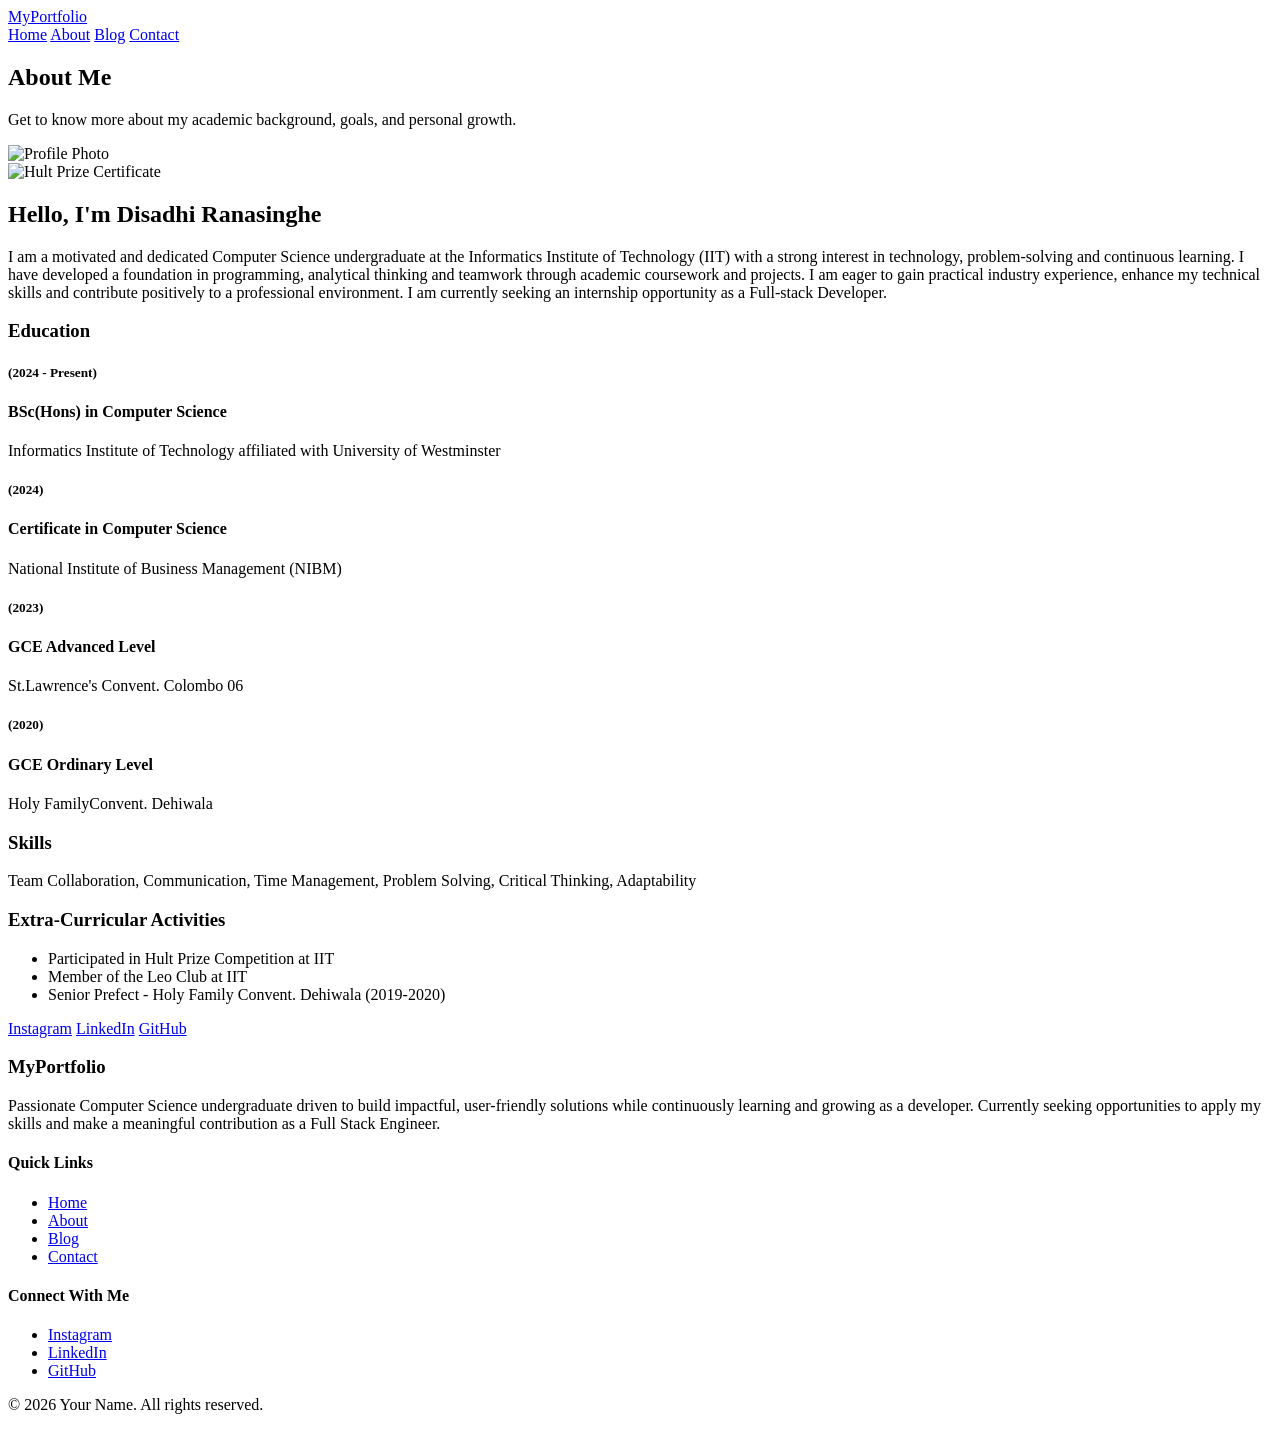
==== about.html @ 4876c29c "Added main pages of the portfolio Created main four pages of the portfolio which are index.html, abo" ====
<!DOCTYPE html>
<html lang="en">
<head>
  <meta charset="UTF-8" />
  <meta name="viewport" content="width=device-width, initial-scale=1.0" />
  <title>About | Professional Portfolio</title>
  <link rel="stylesheet" href="style.css" />
</head>
<body>
  <header class="header">
    <div class="container nav-container">
      <a href="index.html" class="logo">MyPortfolio</a>
      <nav class="nav">
        <a href="index.html">Home</a>
        <a href="about.html" class="active">About</a>
        <a href="blog.html">Blog</a>
        <a href="contact.html">Contact</a>
      </nav>
    </div>
  </header>

  <section class="page-banner">
    <div class="container">
      <h1>About Me</h1>
      <p>Get to know more about my academic background, goals, and personal growth.</p>
    </div>
  </section>

  <section class="section">
    <div class="container about-grid">
      <div class="about-image fade-in">
        <img src="Images/Disadhi.jpg" alt="Profile Photo" />
        <div class="certificate-image top-space">
          <img src="Images/HultPrizeCertificate.jpeg" alt="Hult Prize Certificate" />
        </div>
      </div>

      

      <div class="about-text fade-up">
        <h2>Hello, I'm Disadhi Ranasinghe</h2>
        <p>
          I am a motivated and dedicated Computer Science undergraduate at the Informatics 
          Institute of Technology (IIT) with a strong interest in technology, problem-solving 
          and continuous learning. I have developed a foundation in programming, analytical 
          thinking and teamwork through academic coursework and projects. I am eager to gain 
          practical industry experience, enhance my technical skills and contribute positively
          to a professional environment. I am currently seeking an internship opportunity as a
          Full-stack Developer.

        </p>

        <div class="about-points">
          <div class="mini-card">
            <h3>Education</h3>
            <h5>(2024 - Present)</h5>
            <h4>BSc(Hons) in Computer Science</h4>
            <p>Informatics Institute of Technology affiliated with University of Westminster</p>
            
            <h5>(2024)</h5>
            <h4>Certificate in Computer Science</h4>
            <p>National Institute of Business Management (NIBM)</p>
            
            <h5>(2023)</h5>
            <h4>GCE Advanced Level</h4>
            <p>St.Lawrence's Convent. Colombo 06</p>

            <h5>(2020)</h5>
            <h4>GCE Ordinary Level</h4>
            <p>Holy FamilyConvent. Dehiwala</p>
          </div>

          <div class="mini-card">
            <h3>Skills</h3>
            <p>Team Collaboration, 
                Communication,
                Time Management,
                Problem Solving, 
                Critical Thinking, 
                Adaptability</p>
          </div>
          <div class="mini-card">
            <h3>Extra-Curricular Activities</h3>
            <ul>
                <li>Participated in Hult Prize Competition at IIT</li>
                <li>Member of the Leo Club at IIT</li>
                <li>Senior Prefect - Holy Family Convent. Dehiwala (2019-2020)</li>
            </ul>
          </div>
        </div>

        <div class="social-links top-space">
          <a href="https://www.instagram.com/_disdyyy_?igsh=MXgzbHI1anJtemptaA%3D%3D&utm_source=qr" target="_blank">Instagram</a>
          <a href="https://www.linkedin.com/in/disadhi-ranasinghe-a74734332/" target="_blank">LinkedIn</a>
          <a href="https://github.com/disdyy" target="_blank">GitHub</a>
        </div>
      </div>
    </div>
  </section>

  <footer class="footer">
    <div class="container footer-grid">
      <div>
        <h3>MyPortfolio</h3>
        <p>Passionate Computer Science undergraduate driven to build impactful, user-friendly solutions while continuously learning and growing as a developer.
          Currently seeking opportunities to apply my skills and make a meaningful contribution as a Full Stack Engineer.
        </p>
      </div>

      <div>
        <h4>Quick Links</h4>
        <ul class="footer-links">
          <li><a href="index.html">Home</a></li>
          <li><a href="about.html">About</a></li>
          <li><a href="blog.html">Blog</a></li>
          <li><a href="contact.html">Contact</a></li>
        </ul>
      </div>

      <div>
        <h4>Connect With Me</h4>
        <ul class="footer-links">
          <li><a href="https://instagram.com/yourprofile" target="_blank">Instagram</a></li>
          <li><a href="https://linkedin.com/in/yourprofile" target="_blank">LinkedIn</a></li>
          <li><a href="https://github.com/yourprofile" target="_blank">GitHub</a></li>
        </ul>
      </div>
    </div>
    <div class="footer-bottom">
      <p>&copy; 2026 Your Name. All rights reserved.</p>
    </div>
  </footer>
</body>
</html>
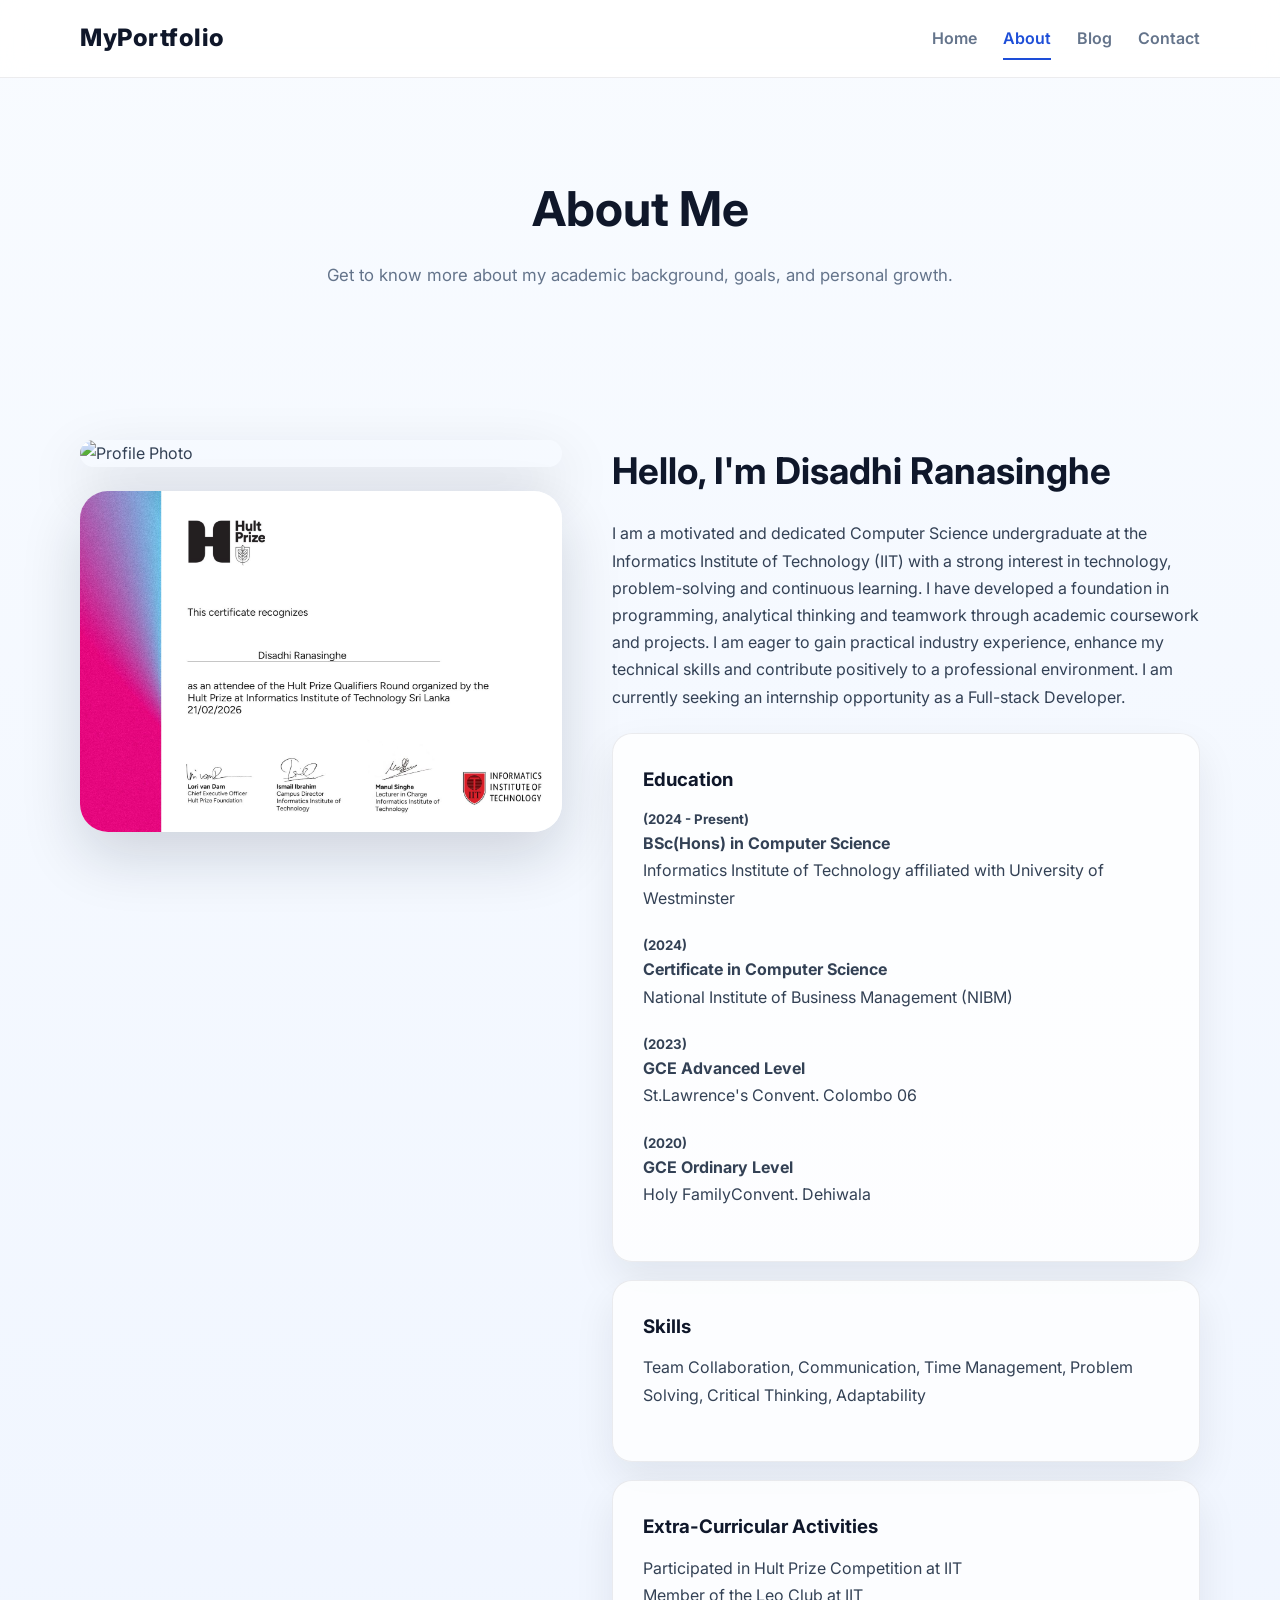
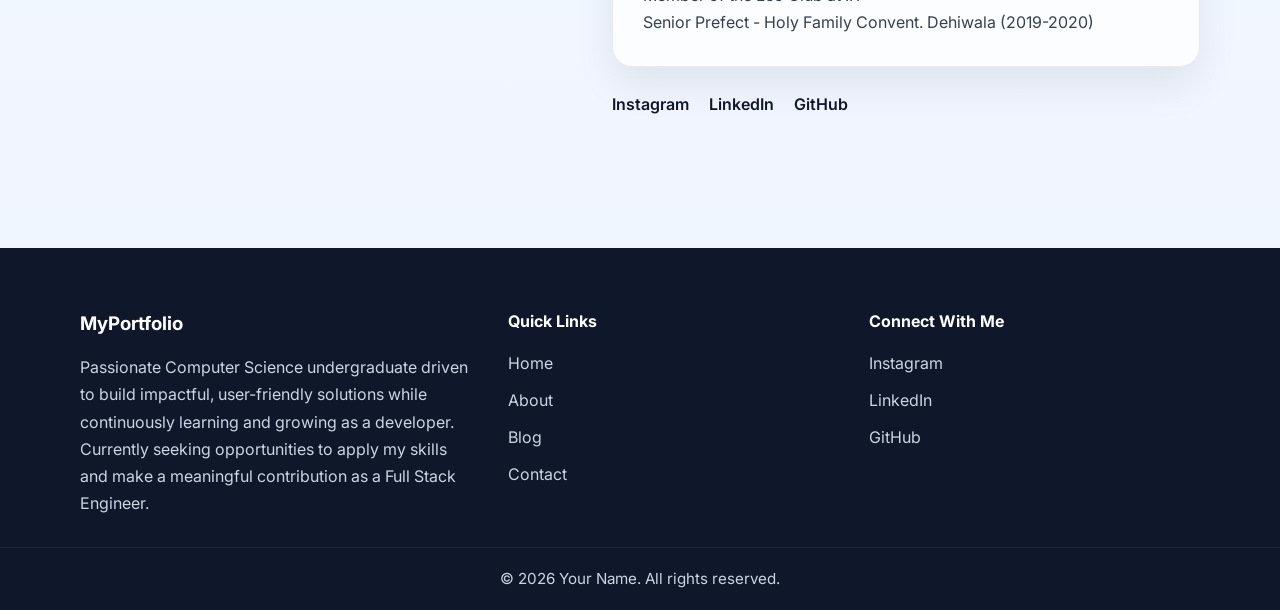
==== commit 1acc8f4e: "Update profile photo in about.html" ====
--- a/about.html
+++ b/about.html
@@ -29,7 +29,7 @@
   <section class="section">
     <div class="container about-grid">
       <div class="about-image fade-in">
-        <img src="Images/Disadhi.jpg" alt="Profile Photo" />
+        <img src="Images/IMG_7054.jpg" alt="Profile Photo" />
         <div class="certificate-image top-space">
           <img src="Images/HultPrizeCertificate.jpeg" alt="Hult Prize Certificate" />
         </div>
@@ -131,4 +131,4 @@
     </div>
   </footer>
 </body>
-</html>+</html>
--- a/style.css
+++ b/style.css
@@ -0,0 +1,638 @@
+@import url('https://fonts.googleapis.com/css2?family=Inter:wght@300;400;500;600;700;800;900&display=swap');
+
+:root {
+  --primary: #1d4ed8;
+  --primary-dark: #153e9f;
+  --secondary: #0f172a;
+  --accent: #38bdf8;
+  --light: #f8fafc;
+  --white: #ffffff;
+  --text: #334155;
+  --muted: #64748b;
+  --border: rgba(15, 23, 42, 0.08);
+  --shadow: 0 18px 40px rgba(15, 23, 42, 0.08);
+  --radius: 20px;
+  --transition: all 0.35s ease;
+}
+
+* {
+  margin: 0;
+  padding: 0;
+  box-sizing: border-box;
+}
+
+html {
+  scroll-behavior: smooth;
+}
+
+body {
+  font-family: 'Inter', sans-serif;
+  background: linear-gradient(180deg, #f8fbff 0%, #eef4ff 100%);
+  color: var(--text);
+  line-height: 1.7;
+}
+
+img {
+  width: 100%;
+  display: block;
+}
+
+a {
+  text-decoration: none;
+  color: inherit;
+}
+
+ul {
+  list-style: none;
+}
+
+.container {
+  width: min(1120px, 90%);
+  margin: 0 auto;
+}
+
+.section {
+  padding: 90px 0;
+}
+
+.top-space {
+  margin-top: 24px;
+}
+
+/* Header */
+.header {
+  position: sticky;
+  top: 0;
+  z-index: 1000;
+  background: rgba(255, 255, 255, 0.88);
+  backdrop-filter: blur(12px);
+  border-bottom: 1px solid var(--border);
+}
+
+.nav-container {
+  display: flex;
+  align-items: center;
+  justify-content: space-between;
+  padding: 18px 0;
+}
+
+.logo {
+  font-size: 1.5rem;
+  font-weight: 800;
+  color: var(--secondary);
+  letter-spacing: 0.5px;
+}
+
+.nav {
+  display: flex;
+  gap: 26px;
+}
+
+.nav a {
+  position: relative;
+  font-weight: 600;
+  color: var(--muted);
+  transition: var(--transition);
+}
+
+.nav a:hover,
+.nav a.active {
+  color: var(--primary);
+}
+
+.nav a::after {
+  content: "";
+  position: absolute;
+  left: 0;
+  bottom: -8px;
+  width: 0;
+  height: 2px;
+  background: var(--primary);
+  transition: var(--transition);
+}
+
+.nav a:hover::after,
+.nav a.active::after {
+  width: 100%;
+}
+
+/* Hero */
+.hero {
+  padding: 100px 0 80px;
+}
+
+.hero-grid {
+  display: grid;
+  grid-template-columns: 1.2fr 0.8fr;
+  align-items: center;
+  gap: 50px;
+}
+
+.tag {
+  display: inline-block;
+  padding: 8px 16px;
+  border-radius: 999px;
+  background: rgba(29, 78, 216, 0.08);
+  color: var(--primary);
+  font-weight: 700;
+  font-size: 0.9rem;
+  margin-bottom: 18px;
+}
+
+.hero-text h1 {
+  font-size: 3.4rem;
+  line-height: 1.15;
+  color: var(--secondary);
+  margin-bottom: 18px;
+}
+
+.hero-text h1 span {
+  color: var(--primary);
+}
+
+.lead {
+  font-size: 1.08rem;
+  color: var(--muted);
+  max-width: 620px;
+}
+
+.hero-buttons {
+  display: flex;
+  gap: 16px;
+  margin: 30px 0 24px;
+  flex-wrap: wrap;
+}
+
+.btn {
+  display: inline-block;
+  padding: 14px 24px;
+  border-radius: 12px;
+  font-weight: 700;
+  transition: var(--transition);
+}
+
+.btn-primary {
+  background: var(--primary);
+  color: var(--white);
+  box-shadow: var(--shadow);
+}
+
+.btn-primary:hover {
+  background: var(--primary-dark);
+  transform: translateY(-3px);
+}
+
+.btn-outline {
+  border: 2px solid var(--primary);
+  color: var(--primary);
+  background: transparent;
+}
+
+.btn-outline:hover {
+  background: var(--primary);
+  color: var(--white);
+  transform: translateY(-3px);
+}
+
+.cv-btn {
+  display: inline-flex;
+  align-items: center;
+  justify-content: center;
+  min-width: 220px;
+  padding: 14px 28px;
+  margin-top: 20px;
+  text-align: center;
+  border-radius: 12px;
+}
+
+.cv-btn,
+.cv-btn:link,
+.cv-btn:visited,
+.cv-btn:hover,
+.cv-btn:active {
+  color: #ffffff !important;
+}
+
+.hero-image {
+  position: relative;
+}
+
+.hero-image img,
+.about-image img {
+  border-radius: 28px;
+  box-shadow: 0 24px 60px rgba(15, 23, 42, 0.16);
+  object-fit: cover;
+}
+
+.hero-image img {
+  max-height: 620px;
+}
+
+/* Social links */
+.social-links {
+  display: flex;
+  gap: 20px;
+  flex-wrap: wrap;
+}
+
+.social-links a {
+  color: var(--secondary);
+  font-weight: 600;
+  transition: var(--transition);
+}
+
+.project-content a {
+  color: var(--primary);
+  font-weight: 700;
+}
+
+.project-content a:hover {
+  text-decoration: underline;
+}
+
+.social-links a:hover {
+  color: var(--primary);
+  transform: translateY(-2px);
+}
+
+/* Common sections */
+.section-title {
+  text-align: center;
+  margin-bottom: 50px;
+}
+
+.section-title h2 {
+  font-size: 2.3rem;
+  color: var(--secondary);
+  margin-bottom: 10px;
+}
+
+.section-title p {
+  color: var(--muted);
+}
+
+.card-grid {
+  display: grid;
+  grid-template-columns: repeat(3, 1fr);
+  gap: 24px;
+}
+
+.info-card,
+.mini-card,
+.contact-card {
+  background: rgba(255, 255, 255, 0.78);
+  border: 1px solid var(--border);
+  border-radius: var(--radius);
+  padding: 30px;
+  box-shadow: var(--shadow);
+  transition: var(--transition);
+}
+
+.info-card:hover,
+.mini-card:hover,
+.contact-card:hover,
+.project-card:hover {
+  transform: translateY(-8px);
+}
+
+.info-card h3,
+.mini-card h3,
+.contact-card h2 {
+  color: var(--secondary);
+  margin-bottom: 12px;
+}
+
+/* Page banner */
+.page-banner {
+  padding: 90px 0 60px;
+  text-align: center;
+}
+
+.page-banner h1 {
+  font-size: 3rem;
+  color: var(--secondary);
+  margin-bottom: 12px;
+}
+
+.page-banner p {
+  color: var(--muted);
+  font-size: 1.05rem;
+}
+
+/* About page */
+.about-grid {
+  display: grid;
+  grid-template-columns: 0.9fr 1.1fr;
+  gap: 50px;
+  align-items: flex-start;
+}
+
+.about-text h2 {
+  font-size: 2.3rem;
+  color: var(--secondary);
+  margin-bottom: 18px;
+}
+
+.about-text p {
+  color: var(--text);
+  margin-bottom: 22px;
+}
+
+.about-points {
+  display: grid;
+  grid-template-columns: 1fr;
+  gap: 18px;
+}
+
+/* Blog / Projects */
+.project-list {
+  display: grid;
+  gap: 30px;
+}
+
+.project-card {
+  display: grid;
+  grid-template-columns: 0.95fr 1.05fr;
+  gap: 28px;
+  align-items: center;
+  background: rgba(255, 255, 255, 0.8);
+  border: 1px solid var(--border);
+  border-radius: 24px;
+  overflow: hidden;
+  box-shadow: var(--shadow);
+  transition: var(--transition);
+}
+
+.project-card img {
+  height: 100%;
+  min-height: 280px;
+  object-fit: cover;
+}
+
+.project-content {
+  padding: 30px;
+}
+
+.project-content h2 {
+  color: var(--secondary);
+  margin-bottom: 10px;
+  font-size: 1.7rem;
+}
+
+.tech-stack {
+  color: var(--primary);
+  font-weight: 700;
+  margin-bottom: 16px;
+}
+
+/* Contact */
+.contact-grid {
+  display: grid;
+  grid-template-columns: 1fr 1fr;
+  gap: 28px;
+}
+
+.contact-card p {
+  margin-bottom: 12px;
+}
+
+.contact-card a {
+  color: var(--primary);
+  word-break: break-word;
+}
+
+/* Footer */
+.footer {
+  background: var(--secondary);
+  color: #cbd5e1;
+  margin-top: 40px;
+}
+
+.footer-grid {
+  display: grid;
+  grid-template-columns: 1.2fr 1fr 1fr;
+  gap: 30px;
+  padding: 60px 0 30px;
+}
+
+.footer h3,
+.footer h4 {
+  color: var(--white);
+  margin-bottom: 14px;
+}
+
+.footer-links li {
+  margin-bottom: 10px;
+}
+
+.footer-links a {
+  color: #cbd5e1;
+  transition: var(--transition);
+}
+
+.footer-links a:hover {
+  color: var(--accent);
+}
+
+.footer-bottom {
+  text-align: center;
+  padding: 18px 0;
+  border-top: 1px solid rgba(255, 255, 255, 0.08);
+  font-size: 0.95rem;
+}
+
+/* Animations */
+.fade-up {
+  animation: fadeUp 1s ease forwards;
+}
+
+.fade-in {
+  animation: fadeIn 1.2s ease forwards;
+}
+
+@keyframes fadeUp {
+  from {
+    opacity: 0;
+    transform: translateY(35px);
+  }
+  to {
+    opacity: 1;
+    transform: translateY(0);
+  }
+}
+
+@keyframes fadeIn {
+  from {
+    opacity: 0;
+    transform: scale(0.96);
+  }
+  to {
+    opacity: 1;
+    transform: scale(1);
+  }
+}
+
+/* Responsive */
+@media (max-width: 992px) {
+  .hero-grid,
+  .about-grid,
+  .project-card,
+  .contact-grid,
+  .footer-grid,
+  .card-grid {
+    grid-template-columns: 1fr;
+  }
+
+  .hero-text h1 {
+    font-size: 2.8rem;
+  }
+
+  .page-banner h1 {
+    font-size: 2.4rem;
+  }
+
+  .project-card img {
+    min-height: 240px;
+  }
+}
+
+@media (max-width: 768px) {
+  .nav-container {
+    flex-direction: column;
+    gap: 14px;
+  }
+
+  .nav {
+    flex-wrap: wrap;
+    justify-content: center;
+  }
+
+  .hero {
+    padding-top: 70px;
+  }
+
+  .hero-text h1 {
+    font-size: 2.3rem;
+  }
+
+  .section {
+    padding: 70px 0;
+  }
+
+  .page-banner {
+    padding: 70px 0 40px;
+  }
+
+  .btn {
+    width: 100%;
+    text-align: center;
+  }
+
+  .hero-buttons {
+    flex-direction: column;
+  }
+}
+/* Welcome Screen */
+#welcome-screen {
+  position: fixed;
+  inset: 0;
+  background: linear-gradient(135deg, #0f172a 0%, #132350 60%, #38bdf8 100%);
+  display: flex;
+  align-items: center;
+  justify-content: center;
+  z-index: 5000;
+  transition: opacity 0.8s ease, visibility 0.8s ease;
+}
+
+#welcome-screen.hide {
+  opacity: 0;
+  visibility: hidden;
+  pointer-events: none;
+}
+
+.loader-box {
+  width: min(500px, 88%);
+  text-align: center;
+  color: #ffffff;
+  padding: 40px 30px;
+  border-radius: 24px;
+  background: rgba(255, 255, 255, 0.08);
+  backdrop-filter: blur(10px);
+  box-shadow: 0 20px 60px rgba(0, 0, 0, 0.2);
+  animation: fadeUpLoader 1s ease;
+}
+
+.loader-box h1 {
+  font-size: 2.5rem;
+  margin-bottom: 10px;
+  font-weight: 800;
+}
+
+.loader-box p {
+  font-size: 1rem;
+  margin-bottom: 24px;
+  color: rgba(255, 255, 255, 0.85);
+  letter-spacing: 1px;
+}
+
+.progress-wrap {
+  width: 100%;
+  height: 14px;
+  background: rgba(255, 255, 255, 0.18);
+  border-radius: 999px;
+  overflow: hidden;
+  box-shadow: inset 0 2px 8px rgba(0, 0, 0, 0.15);
+}
+
+.progress-bar {
+  width: 1%;
+  height: 100%;
+  background: linear-gradient(90deg, #ffffff, #dbeafe);
+  border-radius: 999px;
+  transition: width 0.2s linear;
+}
+
+.progress-count {
+  margin-top: 16px;
+  font-size: 1.1rem;
+  font-weight: 700;
+  color: #ffffff;
+}
+
+@keyframes fadeUpLoader {
+  from {
+    opacity: 0;
+    transform: translateY(25px) scale(0.96);
+  }
+  to {
+    opacity: 1;
+    transform: translateY(0) scale(1);
+  }
+}
+@media (max-width: 768px) {
+  .loader-box h1 {
+    font-size: 1.8rem;
+  }
+
+  .loader-box {
+    padding: 30px 20px;
+  }
+
+  .progress-count {
+    font-size: 1rem;
+  }
+}
+@media (max-width: 768px) {
+  .loader-box h1 {
+    font-size: 1.8rem;
+  }
+
+  .loader-box {
+    padding: 30px 20px;
+  }
+
+  .progress-count {
+    font-size: 1rem;
+  }
+}
+
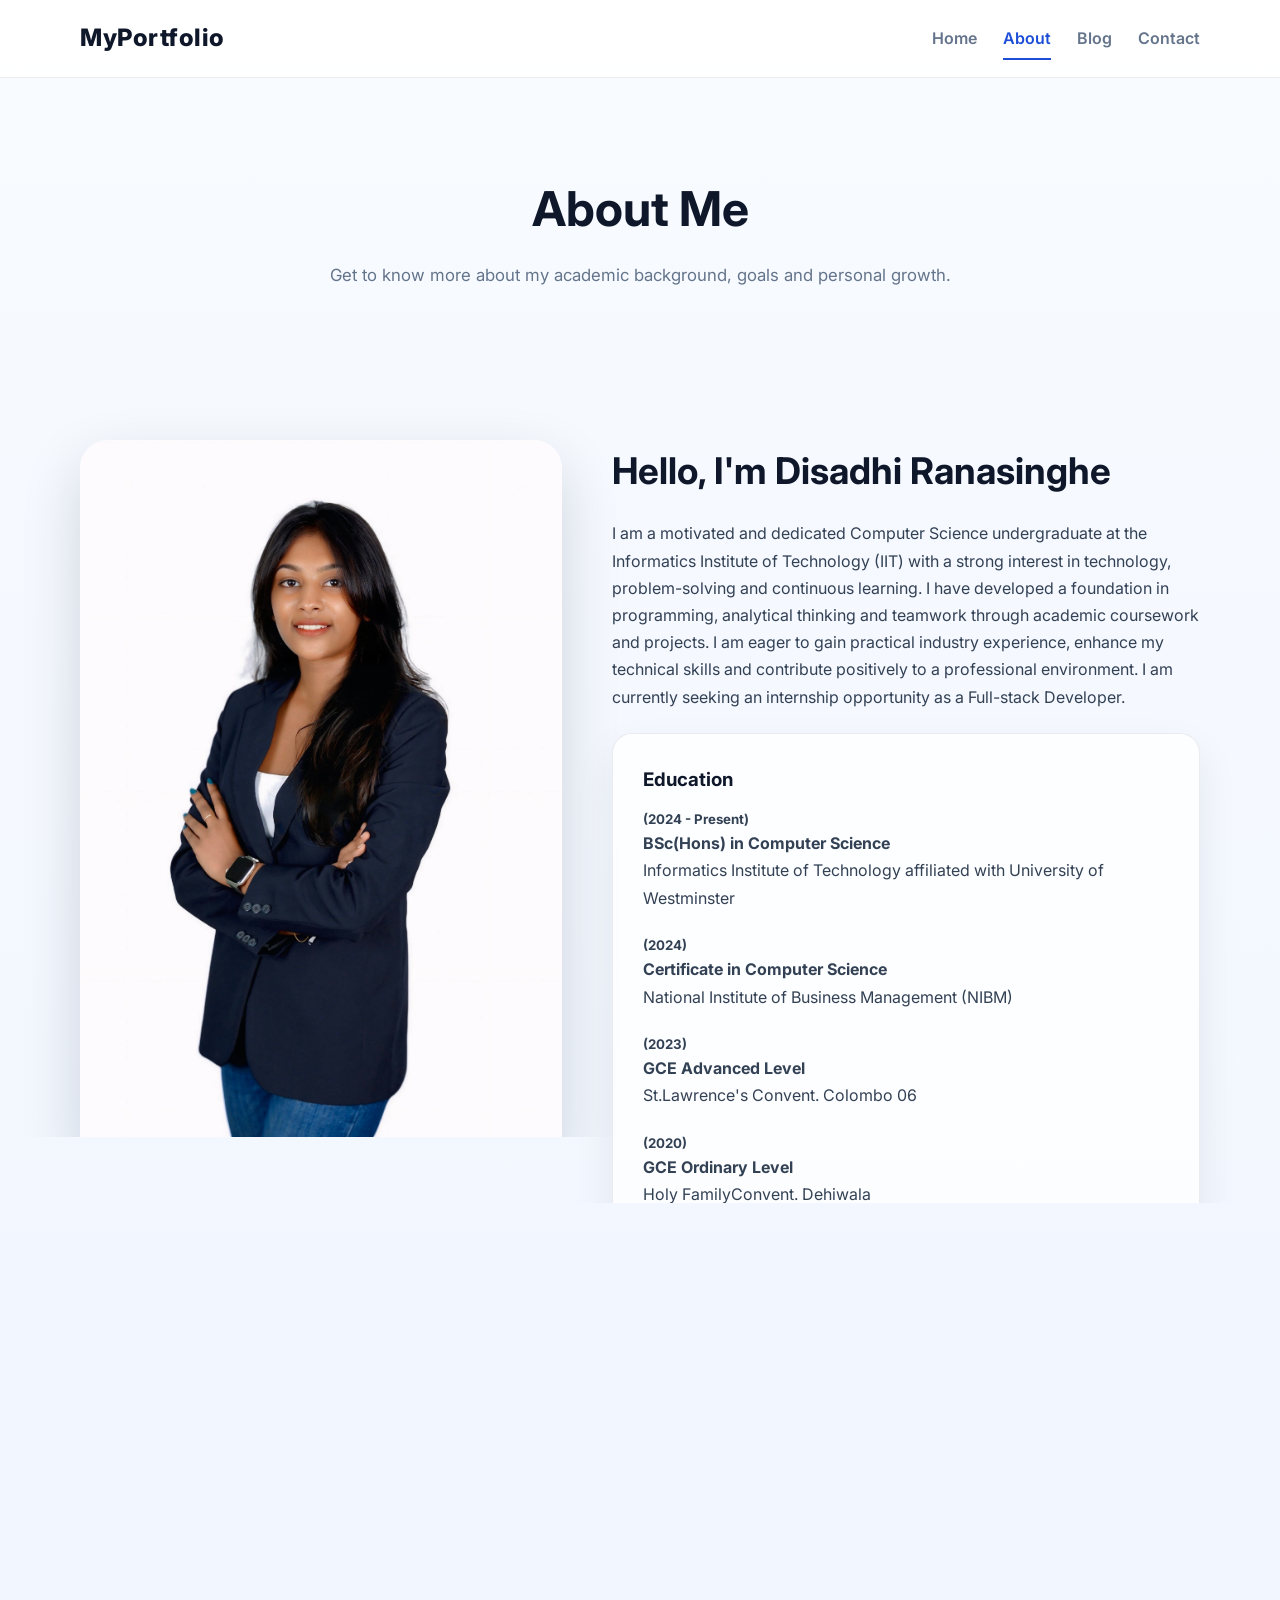
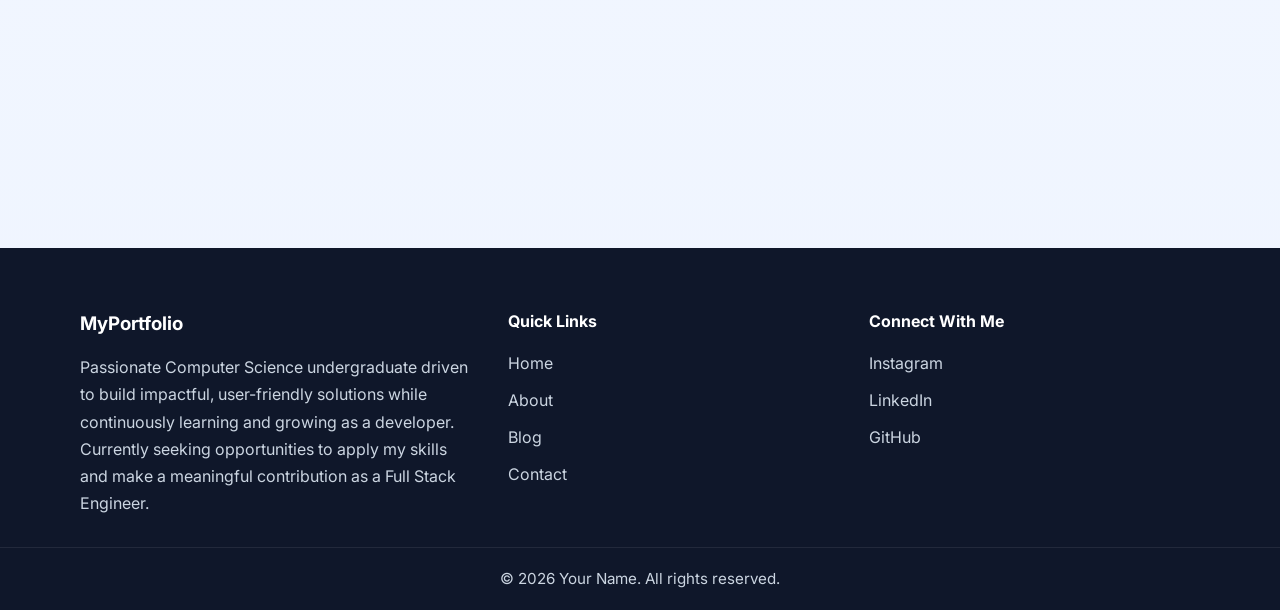
==== commit 5798ea29: "Fix grammatical error in about.html" ====
--- a/about.html
+++ b/about.html
@@ -22,7 +22,7 @@
   <section class="page-banner">
     <div class="container">
       <h1>About Me</h1>
-      <p>Get to know more about my academic background, goals, and personal growth.</p>
+      <p>Get to know more about my academic background, goals and personal growth.</p>
     </div>
   </section>
 
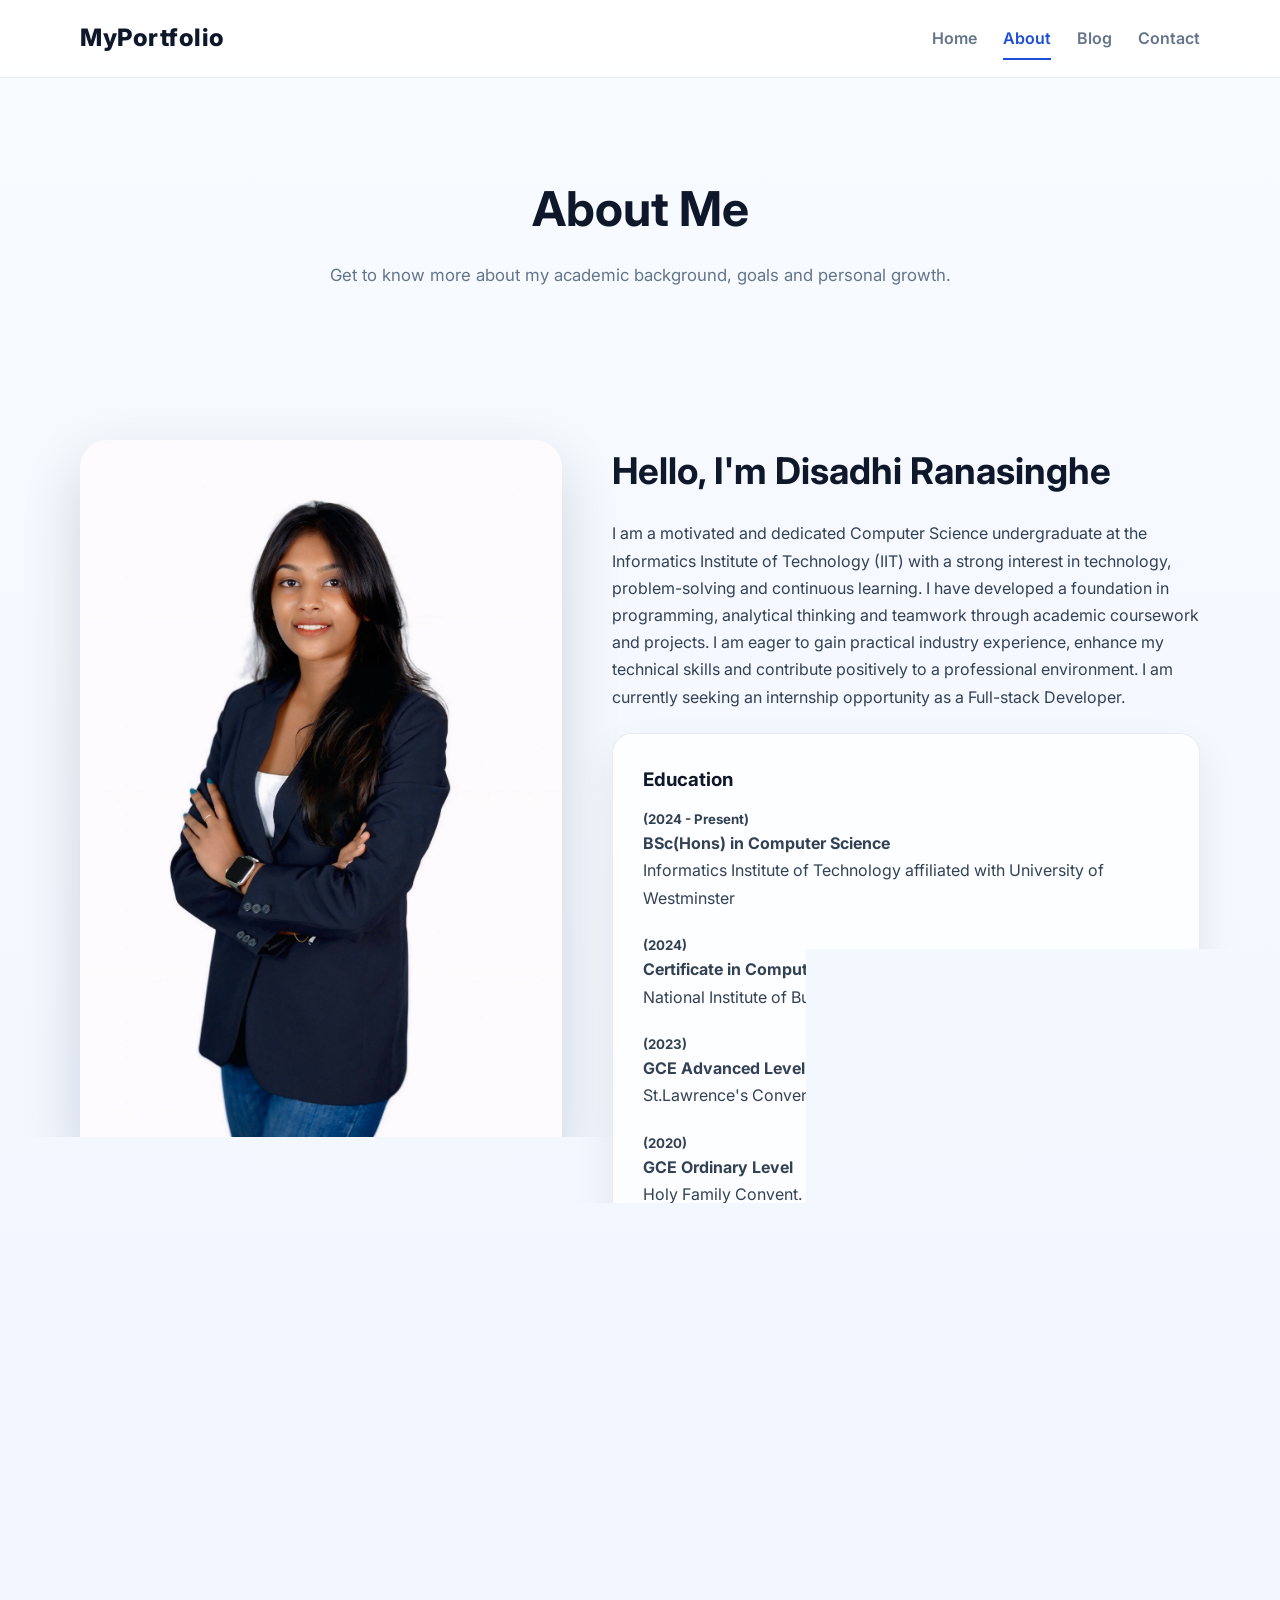
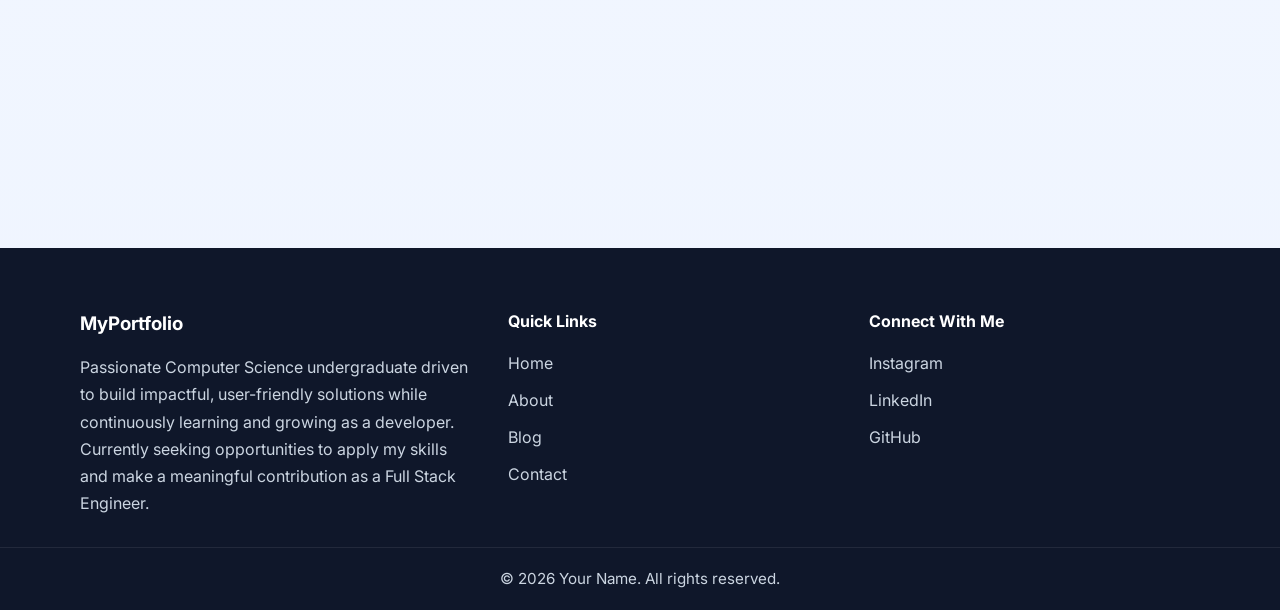
==== commit 61a5e1f2: "Fix typo and update social media links" ====
--- a/about.html
+++ b/about.html
@@ -67,7 +67,7 @@
 
             <h5>(2020)</h5>
             <h4>GCE Ordinary Level</h4>
-            <p>Holy FamilyConvent. Dehiwala</p>
+            <p>Holy Family Convent. Dehiwala</p>
           </div>
 
           <div class="mini-card">
@@ -120,9 +120,9 @@
       <div>
         <h4>Connect With Me</h4>
         <ul class="footer-links">
-          <li><a href="https://instagram.com/yourprofile" target="_blank">Instagram</a></li>
-          <li><a href="https://linkedin.com/in/yourprofile" target="_blank">LinkedIn</a></li>
-          <li><a href="https://github.com/yourprofile" target="_blank">GitHub</a></li>
+          <li><a href="https://www.instagram.com/_disdyyy_?igsh=MXgzbHI1anJtemptaA%3D%3D&utm_source=qr" target="_blank">Instagram</a></li>
+          <li><a href="https://www.linkedin.com/in/disadhiranasinghe/" target="_blank">LinkedIn</a></li>
+          <li><a href="https://github.com/disdyy" target="_blank">GitHub</a></li>
         </ul>
       </div>
     </div>
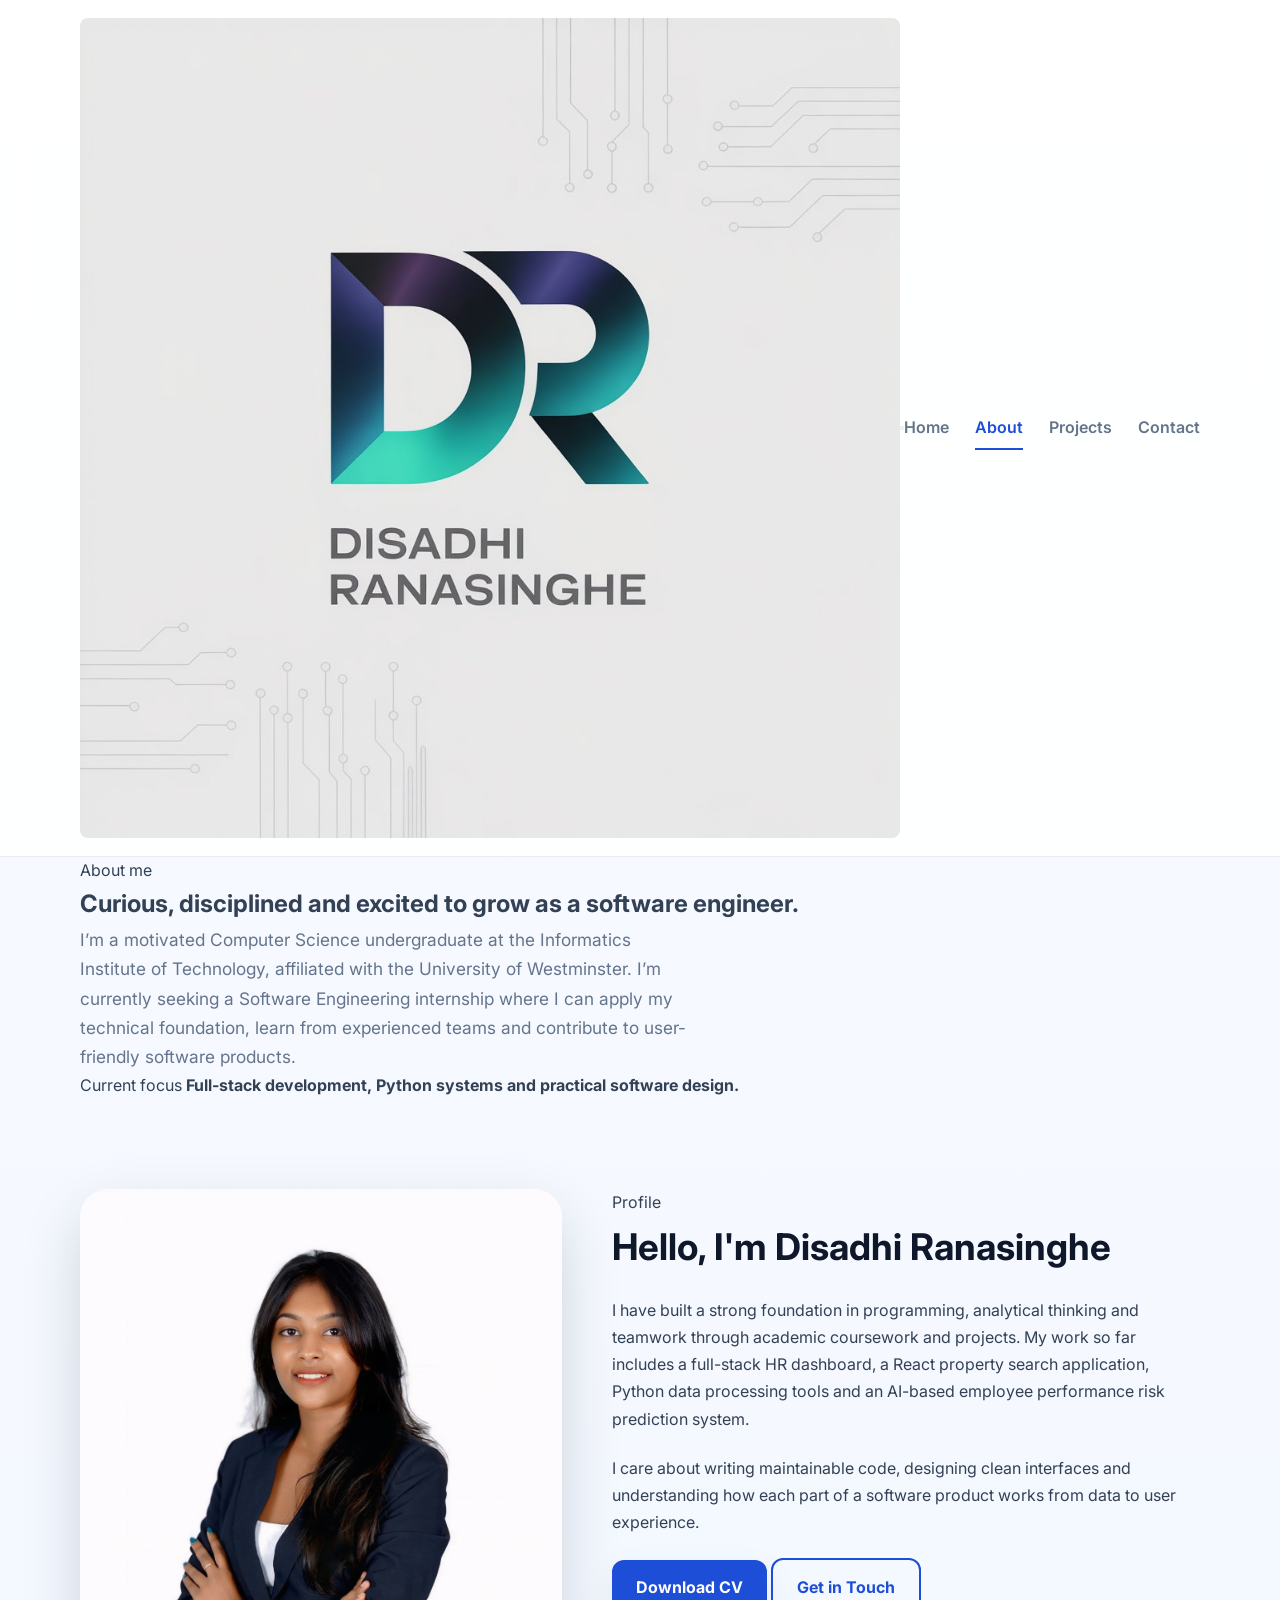
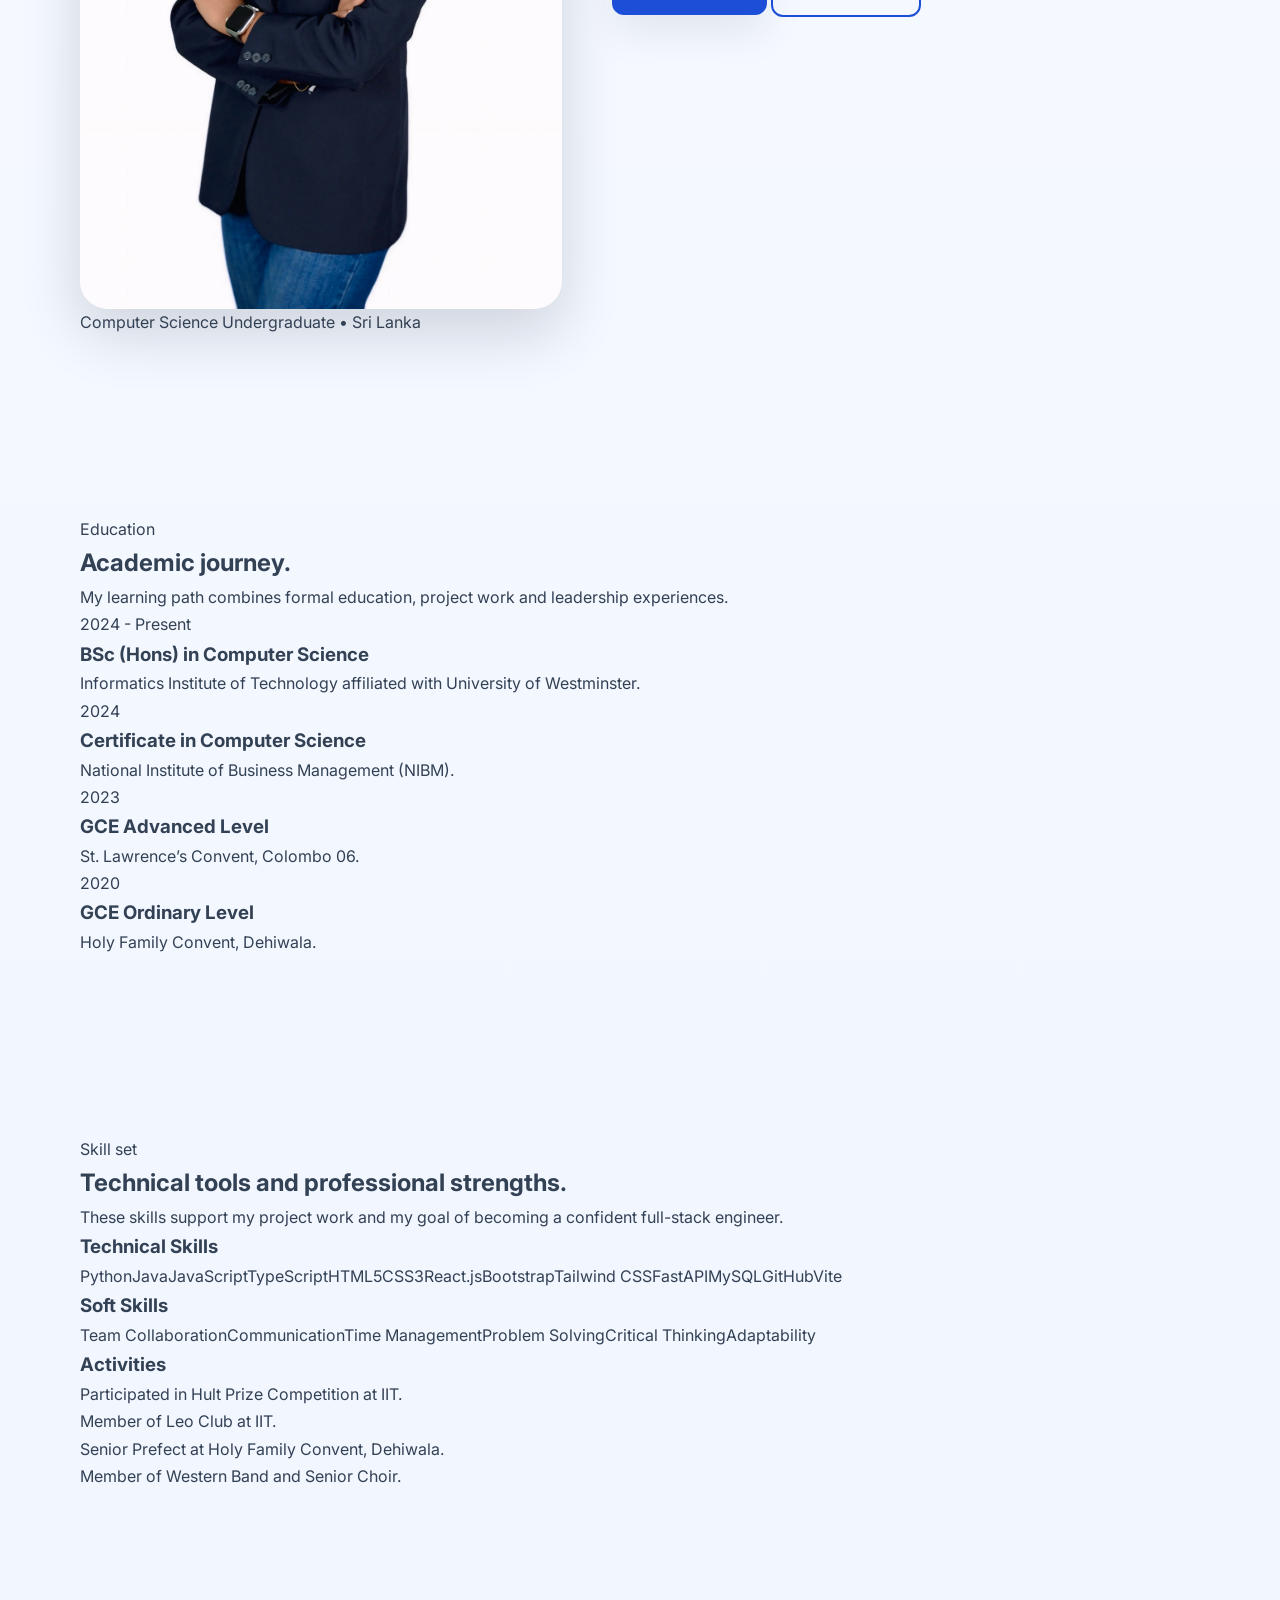
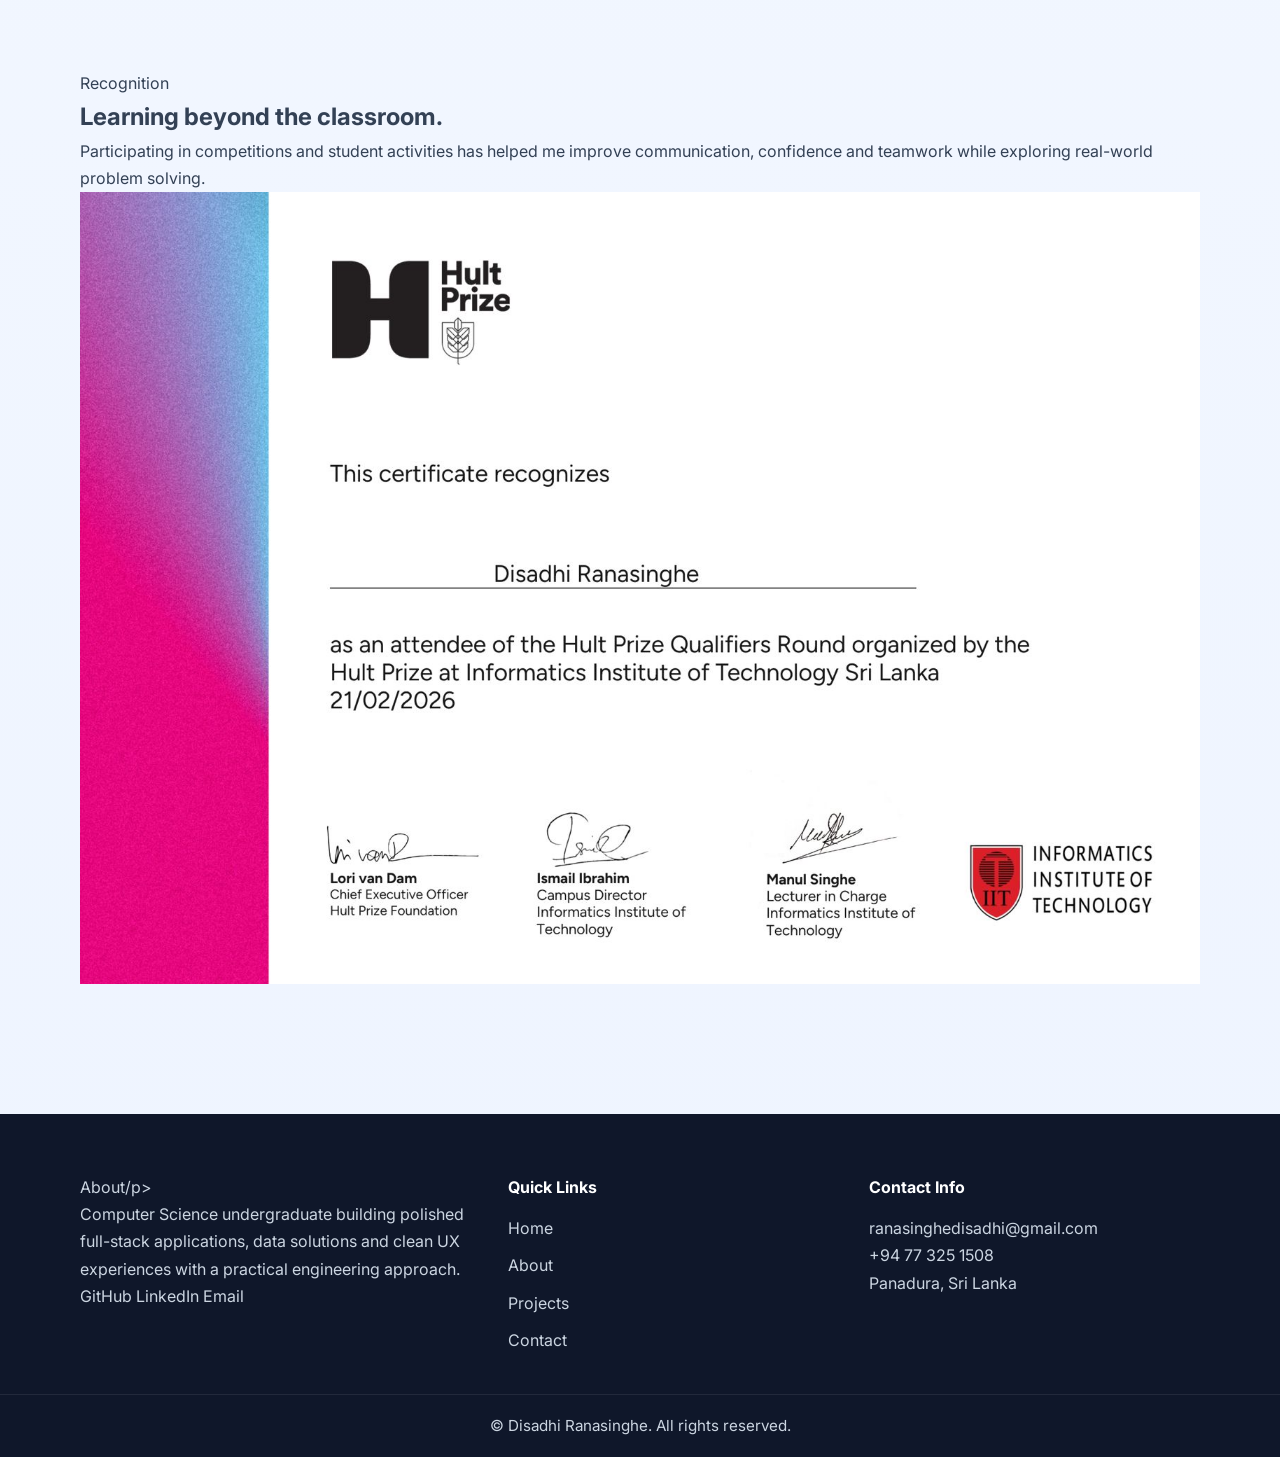
==== commit 3d820d85: "Update About page with new content and structure" ====
--- a/about.html
+++ b/about.html
@@ -3,132 +3,172 @@
 <head>
   <meta charset="UTF-8" />
   <meta name="viewport" content="width=device-width, initial-scale=1.0" />
-  <title>About | Professional Portfolio</title>
+  <meta name="description" content="About Disadhi Ranasinghe - education, skills and software engineering interests." />
+  <meta name="theme-color" content="#07111f" />
+  <title>About | Disadhi Ranasinghe</title>
+  <link rel="preconnect" href="https://fonts.googleapis.com" />
+  <link rel="preconnect" href="https://fonts.gstatic.com" crossorigin />
   <link rel="stylesheet" href="style.css" />
 </head>
 <body>
   <header class="header">
     <div class="container nav-container">
-      <a href="index.html" class="logo">MyPortfolio</a>
-      <nav class="nav">
+      <a href="index.html" class="logo" aria-label="Disadhi Ranasinghe home">
+        <img src="Images/DR_logo.jpeg" alt="Disadhi Ranasinghe logo" class="logo-img" style="border-radius: 8px;" />
+      </a>
+      <button class="nav-toggle" type="button" aria-label="Open navigation" aria-expanded="false"><span></span><span></span><span></span></button>
+      <nav class="nav" aria-label="Main navigation">
         <a href="index.html">Home</a>
         <a href="about.html" class="active">About</a>
-        <a href="blog.html">Blog</a>
+        <a href="blog.html">Projects</a>
         <a href="contact.html">Contact</a>
       </nav>
     </div>
   </header>
 
-  <section class="page-banner">
-    <div class="container">
-      <h1>About Me</h1>
-      <p>Get to know more about my academic background, goals and personal growth.</p>
-    </div>
-  </section>
-
-  <section class="section">
-    <div class="container about-grid">
-      <div class="about-image fade-in">
-        <img src="Images/IMG_7054.jpg" alt="Profile Photo" />
-        <div class="certificate-image top-space">
-          <img src="Images/HultPrizeCertificate.jpeg" alt="Hult Prize Certificate" />
+  <main>
+    <section class="page-hero">
+      <div class="container page-hero-grid">
+        <div class="reveal">
+          <p class="eyebrow">About me</p>
+          <h1>Curious, disciplined and excited to grow as a software engineer.</h1>
+          <p class="lead">I’m a motivated Computer Science undergraduate at the Informatics Institute of Technology, affiliated with the University of Westminster. I’m currently seeking a Software Engineering internship where I can apply my technical foundation, learn from experienced teams and contribute to user-friendly software products.</p>
+        </div>
+        <div class="page-hero-card reveal delay-1">
+          <span>Current focus</span>
+          <strong>Full-stack development, Python systems and practical software design.</strong>
         </div>
       </div>
+    </section>
 
-      
+    <section class="section">
+      <div class="container about-grid modern-about-grid">
+        <div class="about-image reveal">
+          <img src="Images/IMG_7054.jpg" alt="Disadhi Ranasinghe portrait" />
+          <div class="image-caption">Computer Science Undergraduate • Sri Lanka</div>
+        </div>
 
-      <div class="about-text fade-up">
-        <h2>Hello, I'm Disadhi Ranasinghe</h2>
-        <p>
-          I am a motivated and dedicated Computer Science undergraduate at the Informatics 
-          Institute of Technology (IIT) with a strong interest in technology, problem-solving 
-          and continuous learning. I have developed a foundation in programming, analytical 
-          thinking and teamwork through academic coursework and projects. I am eager to gain 
-          practical industry experience, enhance my technical skills and contribute positively
-          to a professional environment. I am currently seeking an internship opportunity as a
-          Full-stack Developer.
+        <div class="about-text reveal delay-1">
+          <span class="section-label">Profile</span>
+          <h2>Hello, I'm Disadhi Ranasinghe</h2>
+          <p>I have built a strong foundation in programming, analytical thinking and teamwork through academic coursework and projects. My work so far includes a full-stack HR dashboard, a React property search application, Python data processing tools and an AI-based employee performance risk prediction system.</p>
+          <p>I care about writing maintainable code, designing clean interfaces and understanding how each part of a software product works from data to user experience.</p>
+          <div class="about-actions">
+            <a href="CV/Disadhi_Ranasinghe_CV.pdf" download="Disadhi_Ranasinghe_CV.pdf" class="btn btn-primary">Download CV</a>
+            <a href="contact.html" class="btn btn-outline">Get in Touch</a>
+          </div>
+        </div>
+      </div>
+    </section>
 
-        </p>
+    <section class="section muted-section">
+      <div class="container">
+        <div class="section-heading reveal">
+          <span class="section-label">Education</span>
+          <h2>Academic journey.</h2>
+          <p>My learning path combines formal education, project work and leadership experiences.</p>
+        </div>
+        <div class="timeline">
+          <article class="timeline-item reveal">
+            <span>2024 - Present</span>
+            <h3>BSc (Hons) in Computer Science</h3>
+            <p>Informatics Institute of Technology affiliated with University of Westminster.</p>
+          </article>
+          <article class="timeline-item reveal delay-1">
+            <span>2024</span>
+            <h3>Certificate in Computer Science</h3>
+            <p>National Institute of Business Management (NIBM).</p>
+          </article>
+          <article class="timeline-item reveal delay-2">
+            <span>2023</span>
+            <h3>GCE Advanced Level</h3>
+            <p>St. Lawrence’s Convent, Colombo 06.</p>
+          </article>
+          <article class="timeline-item reveal delay-3">
+            <span>2020</span>
+            <h3>GCE Ordinary Level</h3>
+            <p>Holy Family Convent, Dehiwala.</p>
+          </article>
+        </div>
+      </div>
+    </section>
 
-        <div class="about-points">
-          <div class="mini-card">
-            <h3>Education</h3>
-            <h5>(2024 - Present)</h5>
-            <h4>BSc(Hons) in Computer Science</h4>
-            <p>Informatics Institute of Technology affiliated with University of Westminster</p>
-            
-            <h5>(2024)</h5>
-            <h4>Certificate in Computer Science</h4>
-            <p>National Institute of Business Management (NIBM)</p>
-            
-            <h5>(2023)</h5>
-            <h4>GCE Advanced Level</h4>
-            <p>St.Lawrence's Convent. Colombo 06</p>
-
-            <h5>(2020)</h5>
-            <h4>GCE Ordinary Level</h4>
-            <p>Holy Family Convent. Dehiwala</p>
+    <section class="section">
+      <div class="container skill-layout">
+        <div class="section-heading left reveal">
+          <span class="section-label">Skill set</span>
+          <h2>Technical tools and professional strengths.</h2>
+          <p>These skills support my project work and my goal of becoming a confident full-stack engineer.</p>
+        </div>
+        <div class="skill-panels">
+          <div class="skill-panel reveal">
+            <h3>Technical Skills</h3>
+            <div class="pill-row">
+              <span>Python</span><span>Java</span><span>JavaScript</span><span>TypeScript</span><span>HTML5</span><span>CSS3</span><span>React.js</span><span>Bootstrap</span><span>Tailwind CSS</span><span>FastAPI</span><span>MySQL</span><span>GitHub</span><span>Vite</span>
+            </div>
           </div>
-
-          <div class="mini-card">
-            <h3>Skills</h3>
-            <p>Team Collaboration, 
-                Communication,
-                Time Management,
-                Problem Solving, 
-                Critical Thinking, 
-                Adaptability</p>
+          <div class="skill-panel reveal delay-1">
+            <h3>Soft Skills</h3>
+            <div class="pill-row">
+              <span>Team Collaboration</span><span>Communication</span><span>Time Management</span><span>Problem Solving</span><span>Critical Thinking</span><span>Adaptability</span>
+            </div>
           </div>
-          <div class="mini-card">
-            <h3>Extra-Curricular Activities</h3>
-            <ul>
-                <li>Participated in Hult Prize Competition at IIT</li>
-                <li>Member of the Leo Club at IIT</li>
-                <li>Senior Prefect - Holy Family Convent. Dehiwala (2019-2020)</li>
+          <div class="skill-panel reveal delay-2">
+            <h3>Activities</h3>
+            <ul class="check-list">
+              <li>Participated in Hult Prize Competition at IIT.</li>
+              <li>Member of Leo Club at IIT.</li>
+              <li>Senior Prefect at Holy Family Convent, Dehiwala.</li>
+              <li>Member of Western Band and Senior Choir.</li>
             </ul>
           </div>
         </div>
+      </div>
+    </section>
 
-        <div class="social-links top-space">
-          <a href="https://www.instagram.com/_disdyyy_?igsh=MXgzbHI1anJtemptaA%3D%3D&utm_source=qr" target="_blank">Instagram</a>
-          <a href="https://www.linkedin.com/in/disadhi-ranasinghe-a74734332/" target="_blank">LinkedIn</a>
-          <a href="https://github.com/disdyy" target="_blank">GitHub</a>
+    <section class="section certificate-section">
+      <div class="container split-grid">
+        <div class="section-heading left reveal">
+          <span class="section-label">Recognition</span>
+          <h2>Learning beyond the classroom.</h2>
+          <p>Participating in competitions and student activities has helped me improve communication, confidence and teamwork while exploring real-world problem solving.</p>
+        </div>
+        <div class="certificate-card reveal delay-1">
+          <img src="Images/HultPrizeCertificate.jpeg" alt="Hult Prize certificate" />
         </div>
       </div>
-    </div>
-  </section>
+    </section>
+  </main>
 
   <footer class="footer">
     <div class="container footer-grid">
-      <div>
-        <h3>MyPortfolio</h3>
-        <p>Passionate Computer Science undergraduate driven to build impactful, user-friendly solutions while continuously learning and growing as a developer.
-          Currently seeking opportunities to apply my skills and make a meaningful contribution as a Full Stack Engineer.
-        </p>
+      <div class="footer-brand">
+        <p class="footer-brand-title">About/p>
+        <p>Computer Science undergraduate building polished full-stack applications, data solutions and clean UX experiences with a practical engineering approach.</p>
+        <div class="footer-social">
+          <a href="https://github.com/disdyy" target="_blank" rel="noopener">GitHub</a>
+          <a href="https://www.linkedin.com/in/disadhi-ranasinghe-a74734332/" target="_blank" rel="noopener">LinkedIn</a>
+          <a href="mailto:ranasinghedisadhi@gmail.com">Email</a>
+        </div>
       </div>
-
-      <div>
+      <div class="footer-links-group">
         <h4>Quick Links</h4>
         <ul class="footer-links">
           <li><a href="index.html">Home</a></li>
           <li><a href="about.html">About</a></li>
-          <li><a href="blog.html">Blog</a></li>
+          <li><a href="blog.html">Projects</a></li>
           <li><a href="contact.html">Contact</a></li>
         </ul>
       </div>
-
-      <div>
-        <h4>Connect With Me</h4>
-        <ul class="footer-links">
-          <li><a href="https://www.instagram.com/_disdyyy_?igsh=MXgzbHI1anJtemptaA%3D%3D&utm_source=qr" target="_blank">Instagram</a></li>
-          <li><a href="https://www.linkedin.com/in/disadhiranasinghe/" target="_blank">LinkedIn</a></li>
-          <li><a href="https://github.com/disdyy" target="_blank">GitHub</a></li>
-        </ul>
+      <div class="footer-contact">
+        <h4>Contact Info</h4>
+        <p>ranasinghedisadhi@gmail.com</p>
+        <p>+94 77 325 1508</p>
+        <p>Panadura, Sri Lanka</p>
       </div>
     </div>
-    <div class="footer-bottom">
-      <p>&copy; 2026 Your Name. All rights reserved.</p>
-    </div>
+    <div class="footer-bottom"><p>&copy; <span id="year"></span> Disadhi Ranasinghe. All rights reserved.</p></div>
   </footer>
+  <script src="script.js"></script>
 </body>
 </html>
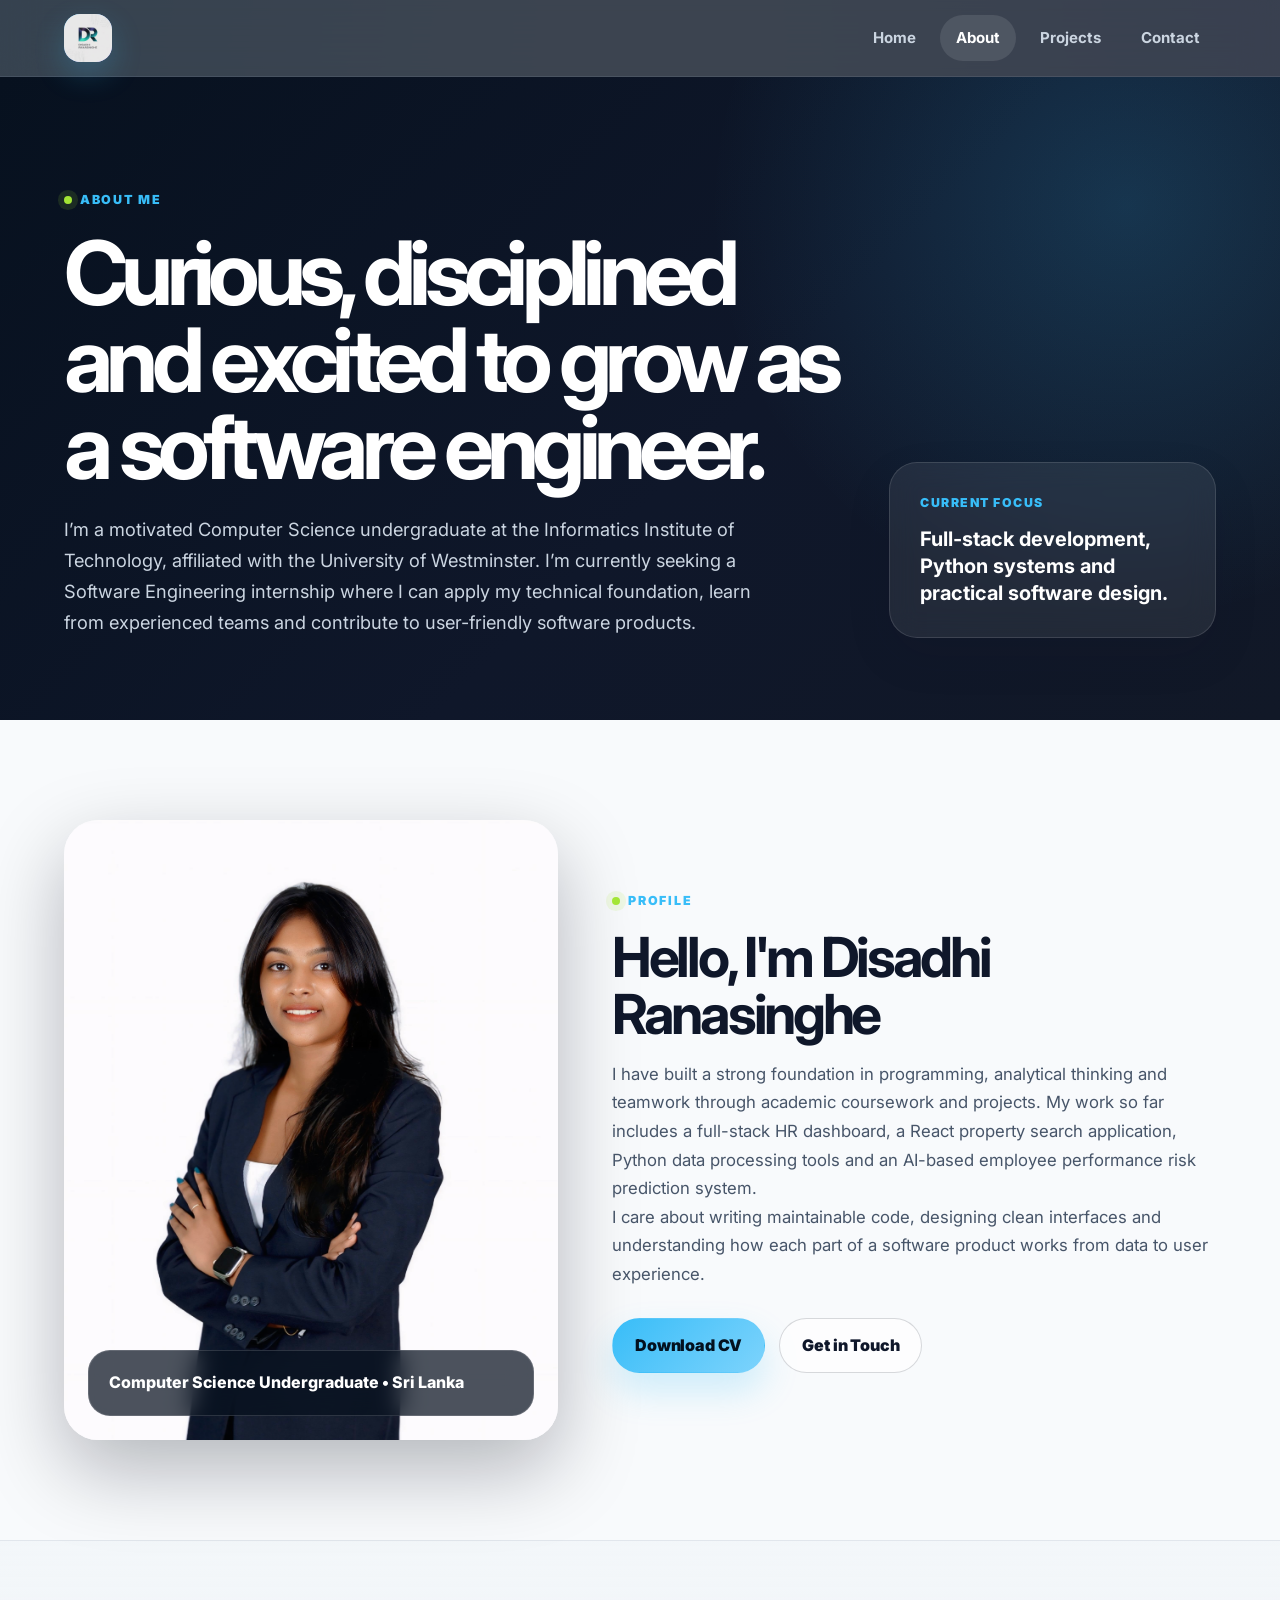
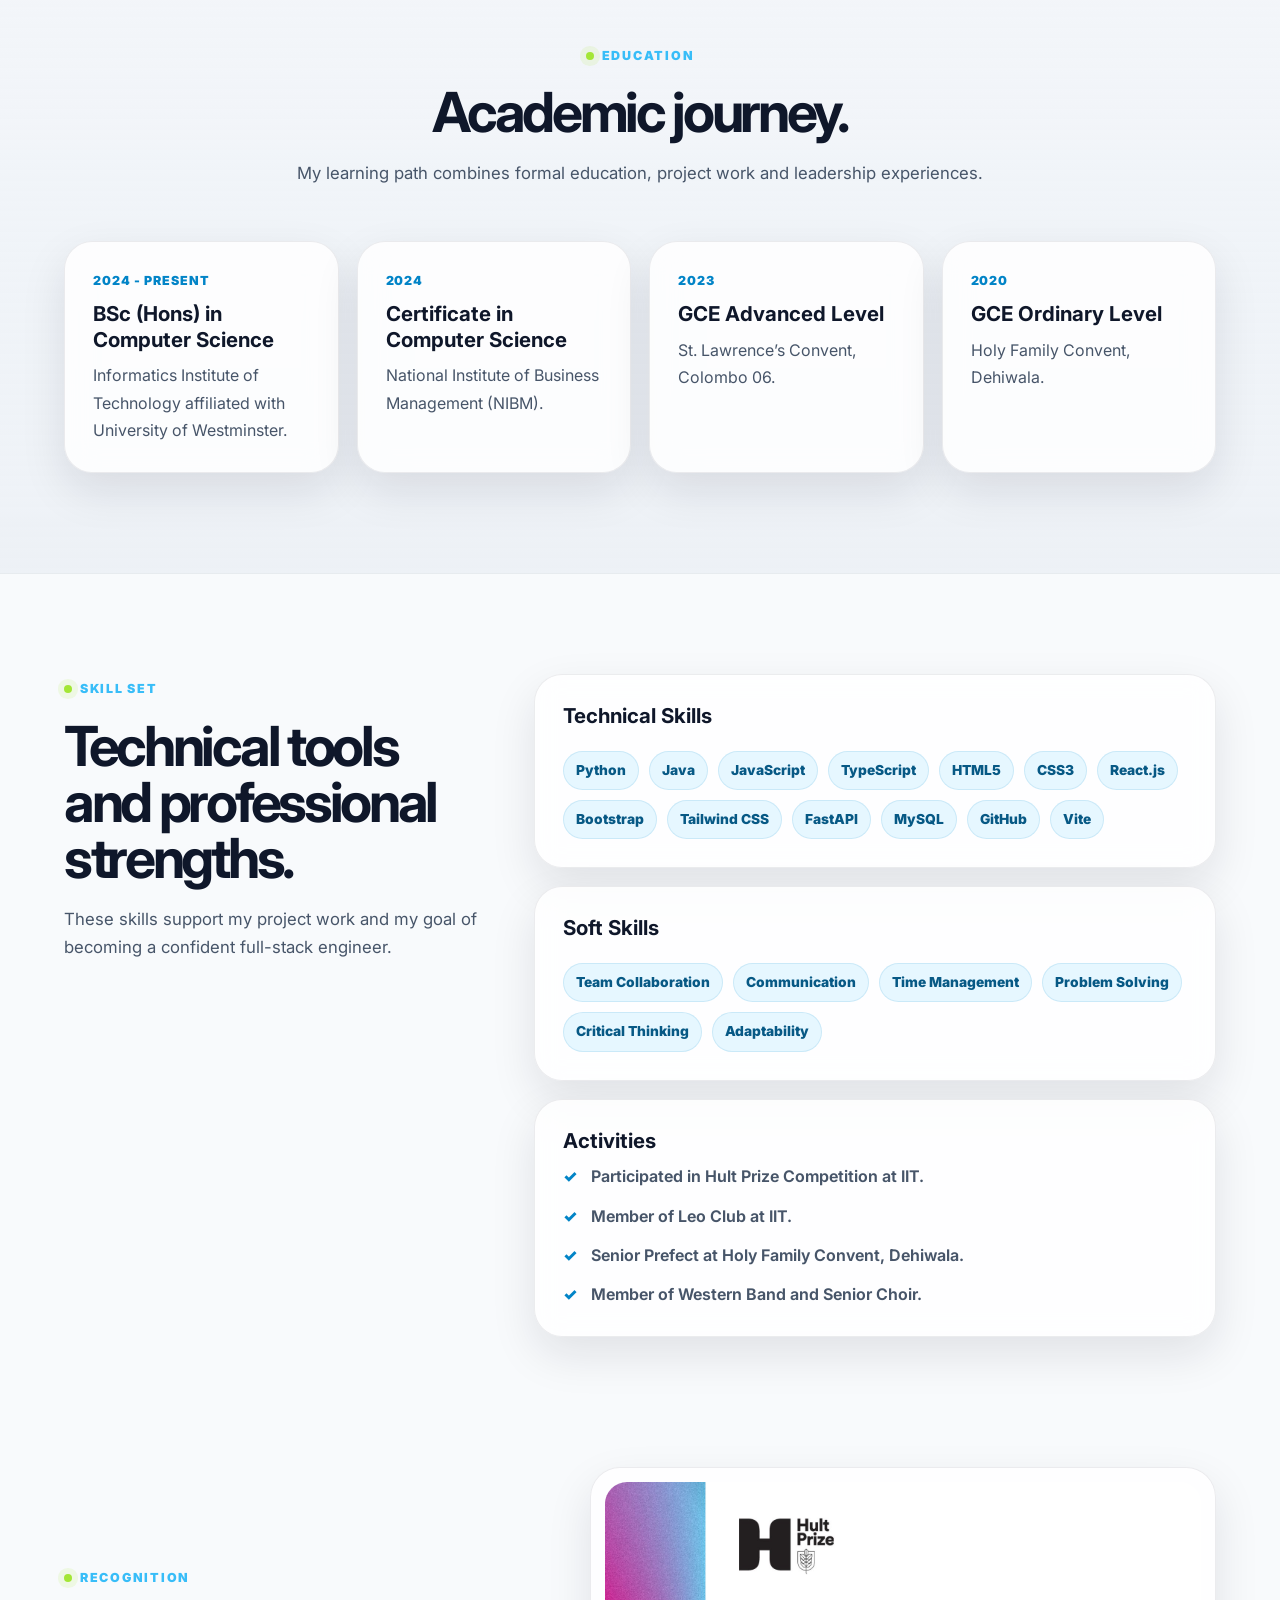
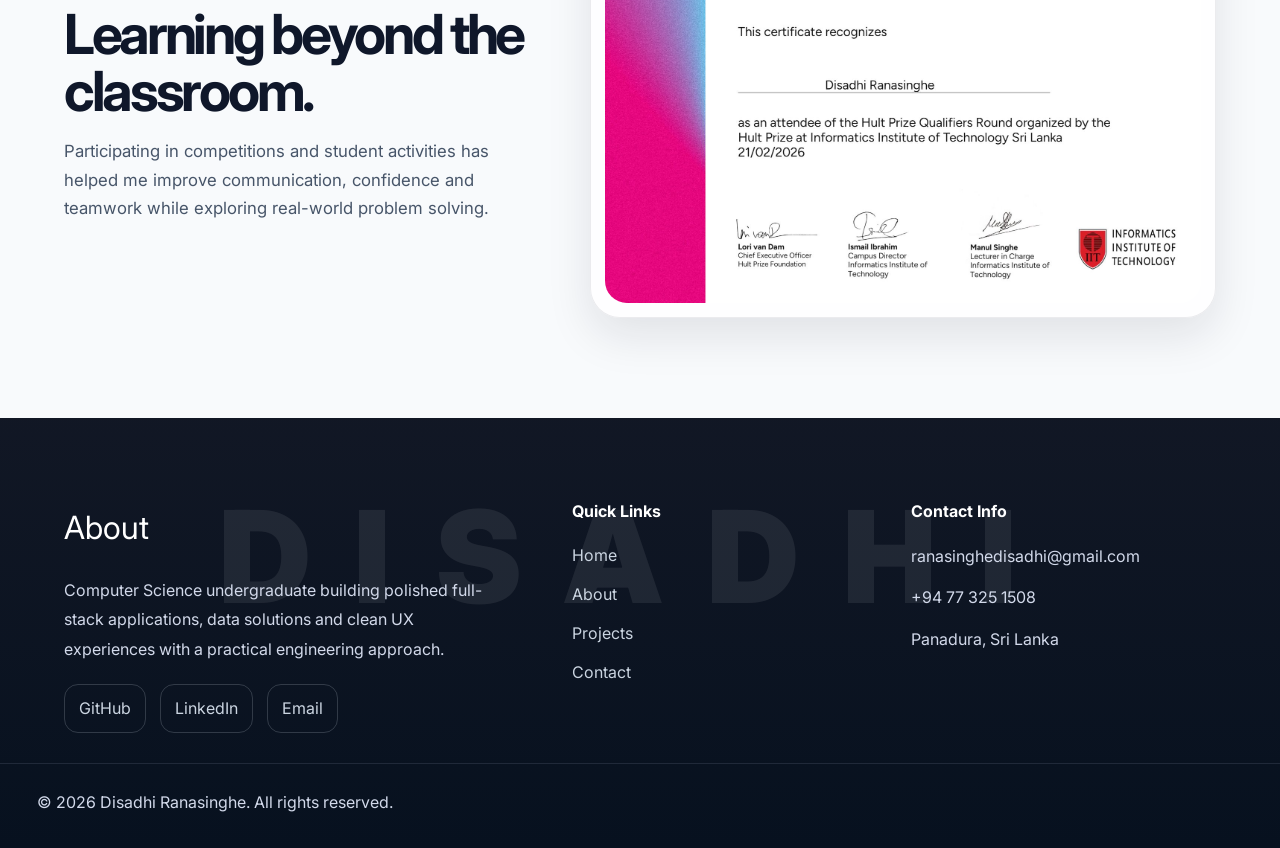
==== commit d79a8009: "Fix footer brand title closing tag in about.html" ====
--- a/about.html
+++ b/about.html
@@ -143,7 +143,7 @@
   <footer class="footer">
     <div class="container footer-grid">
       <div class="footer-brand">
-        <p class="footer-brand-title">About/p>
+        <p class="footer-brand-title">About</p>
         <p>Computer Science undergraduate building polished full-stack applications, data solutions and clean UX experiences with a practical engineering approach.</p>
         <div class="footer-social">
           <a href="https://github.com/disdyy" target="_blank" rel="noopener">GitHub</a>
--- a/style.css
+++ b/style.css
@@ -1,638 +1,864 @@
 @import url('https://fonts.googleapis.com/css2?family=Inter:wght@300;400;500;600;700;800;900&display=swap');
 
 :root {
-  --primary: #1d4ed8;
-  --primary-dark: #153e9f;
-  --secondary: #0f172a;
-  --accent: #38bdf8;
-  --light: #f8fafc;
+  --bg: #07111f;
+  --bg-soft: #0c1728;
+  --surface: rgba(255, 255, 255, 0.08);
+  --surface-strong: rgba(255, 255, 255, 0.13);
+  --card: rgba(255, 255, 255, 0.9);
   --white: #ffffff;
-  --text: #334155;
-  --muted: #64748b;
-  --border: rgba(15, 23, 42, 0.08);
-  --shadow: 0 18px 40px rgba(15, 23, 42, 0.08);
-  --radius: 20px;
-  --transition: all 0.35s ease;
-}
-
-* {
-  margin: 0;
-  padding: 0;
-  box-sizing: border-box;
-}
-
-html {
-  scroll-behavior: smooth;
-}
-
+  --text: #0f172a;
+  --body: #475569;
+  --muted: #94a3b8;
+  --line: rgba(148, 163, 184, 0.24);
+  --primary: #38bdf8;
+  --primary-dark: #0284c7;
+  --accent: #a78bfa;
+  --lime: #a3e635;
+  --shadow: 0 30px 80px rgba(2, 8, 23, 0.28);
+  --soft-shadow: 0 18px 45px rgba(15, 23, 42, 0.1);
+  --radius-lg: 32px;
+  --radius-md: 22px;
+  --radius-sm: 14px;
+  --transition: 220ms ease;
+}
+
+* { margin: 0; padding: 0; box-sizing: border-box; }
+html { scroll-behavior: smooth; }
 body {
   font-family: 'Inter', sans-serif;
-  background: linear-gradient(180deg, #f8fbff 0%, #eef4ff 100%);
-  color: var(--text);
+  color: var(--body);
+  background:
+    radial-gradient(circle at top left, rgba(56, 189, 248, 0.14), transparent 34rem),
+    radial-gradient(circle at top right, rgba(167, 139, 250, 0.18), transparent 32rem),
+    #f8fafc;
   line-height: 1.7;
-}
-
-img {
-  width: 100%;
-  display: block;
-}
-
-a {
-  text-decoration: none;
-  color: inherit;
-}
-
-ul {
-  list-style: none;
-}
-
-.container {
-  width: min(1120px, 90%);
-  margin: 0 auto;
-}
-
-.section {
-  padding: 90px 0;
-}
-
-.top-space {
-  margin-top: 24px;
-}
-
-/* Header */
+  overflow-x: hidden;
+}
+body.nav-open { overflow: hidden; }
+img { width: 100%; display: block; }
+a { text-decoration: none; color: inherit; }
+ul { list-style: none; }
+button, input, textarea { font: inherit; }
+.container { width: min(1160px, 90%); margin: 0 auto; }
+.section { padding: 100px 0; }
+.compact-section { padding: 34px 0 76px; }
+.top-space { margin-top: 26px; }
+.center { text-align: center; }
+
 .header {
   position: sticky;
   top: 0;
   z-index: 1000;
-  background: rgba(255, 255, 255, 0.88);
-  backdrop-filter: blur(12px);
-  border-bottom: 1px solid var(--border);
-}
-
+  background: rgba(7, 17, 31, 0.78);
+  backdrop-filter: blur(18px);
+  border-bottom: 1px solid rgba(148, 163, 184, 0.16);
+}
 .nav-container {
+  min-height: 76px;
   display: flex;
   align-items: center;
   justify-content: space-between;
-  padding: 18px 0;
-}
-
-.logo {
-  font-size: 1.5rem;
-  font-weight: 800;
-  color: var(--secondary);
-  letter-spacing: 0.5px;
-}
-
-.nav {
-  display: flex;
-  gap: 26px;
-}
-
+  gap: 24px;
+}
+.logo,
+.footer-logo {
+  width: 48px;
+  height: 48px;
+  display: inline-flex;
+  align-items: center;
+  justify-content: center;
+  border-radius: 16px;
+  background: linear-gradient(135deg, var(--primary), var(--accent));
+  color: var(--white);
+  font-weight: 900;
+  letter-spacing: -0.08em;
+  box-shadow: 0 12px 30px rgba(56, 189, 248, 0.22);
+  overflow: hidden;
+}
+.logo img,
+.footer-logo img {
+  width: 100%;
+  height: 100%;
+  object-fit: cover;
+}
+.logo span { opacity: 0.75; }
+.nav { display: flex; align-items: center; gap: 8px; }
 .nav a {
-  position: relative;
-  font-weight: 600;
-  color: var(--muted);
+  color: #cbd5e1;
+  font-size: 0.94rem;
+  font-weight: 700;
+  padding: 10px 16px;
+  border-radius: 999px;
   transition: var(--transition);
 }
-
 .nav a:hover,
 .nav a.active {
+  color: var(--white);
+  background: rgba(255, 255, 255, 0.1);
+}
+.nav-toggle {
+  display: none;
+  width: 46px;
+  height: 46px;
+  border: 1px solid rgba(148, 163, 184, 0.28);
+  border-radius: 14px;
+  background: rgba(255, 255, 255, 0.08);
+  cursor: pointer;
+}
+.nav-toggle span {
+  display: block;
+  width: 20px;
+  height: 2px;
+  background: var(--white);
+  margin: 5px auto;
+  border-radius: 999px;
+  transition: var(--transition);
+}
+.nav-open .nav-toggle span:nth-child(1) { transform: translateY(7px) rotate(45deg); }
+.nav-open .nav-toggle span:nth-child(2) { opacity: 0; }
+.nav-open .nav-toggle span:nth-child(3) { transform: translateY(-7px) rotate(-45deg); }
+
+.hero {
+  position: relative;
+  overflow: hidden;
+  background:
+    linear-gradient(135deg, rgba(7, 17, 31, 0.98), rgba(15, 23, 42, 0.96)),
+    radial-gradient(circle at 20% 20%, rgba(56, 189, 248, 0.24), transparent 30rem);
+  color: var(--white);
+}
+.hero-home { padding: 118px 0 106px; }
+.hero-grid {
+  position: relative;
+  z-index: 2;
+  display: grid;
+  grid-template-columns: 1.06fr 0.94fr;
+  gap: 70px;
+  align-items: center;
+}
+.hero-orb {
+  position: absolute;
+  border-radius: 50%;
+  filter: blur(4px);
+  opacity: 0.65;
+}
+.hero-orb-one {
+  width: 360px;
+  height: 360px;
+  right: -110px;
+  top: 60px;
+  background: radial-gradient(circle, rgba(56, 189, 248, 0.22), transparent 70%);
+}
+.hero-orb-two {
+  width: 300px;
+  height: 300px;
+  left: -120px;
+  bottom: -80px;
+  background: radial-gradient(circle, rgba(167, 139, 250, 0.2), transparent 70%);
+}
+.eyebrow,
+.section-label,
+.project-type,
+.loader-kicker {
+  display: inline-flex;
+  align-items: center;
+  gap: 8px;
+  margin-bottom: 18px;
   color: var(--primary);
-}
-
-.nav a::after {
+  font-size: 0.78rem;
+  font-weight: 900;
+  letter-spacing: 0.14em;
+  text-transform: uppercase;
+}
+.eyebrow::before,
+.section-label::before,
+.project-type::before {
+  content: "";
+  width: 8px;
+  height: 8px;
+  border-radius: 50%;
+  background: var(--lime);
+  box-shadow: 0 0 0 6px rgba(163, 230, 53, 0.12);
+}
+.hero-text h1,
+.page-hero h1 {
+  color: var(--white);
+  font-size: clamp(2.65rem, 7vw, 5.55rem);
+  line-height: 0.98;
+  letter-spacing: -0.075em;
+  max-width: 850px;
+}
+.hero-text h1 { max-width: 760px; }
+.lead {
+  margin-top: 24px;
+  max-width: 710px;
+  color: #cbd5e1;
+  font-size: clamp(1rem, 1.7vw, 1.14rem);
+}
+.hero-buttons,
+.about-actions,
+.project-actions,
+.contact-actions {
+  display: flex;
+  align-items: center;
+  gap: 14px;
+  flex-wrap: wrap;
+  margin-top: 30px;
+}
+.btn {
+  display: inline-flex;
+  align-items: center;
+  justify-content: center;
+  min-height: 50px;
+  padding: 13px 22px;
+  border-radius: 999px;
+  border: 1px solid transparent;
+  font-weight: 900;
+  letter-spacing: -0.01em;
+  cursor: pointer;
+  transition: transform var(--transition), box-shadow var(--transition), background var(--transition), color var(--transition), border-color var(--transition);
+}
+.btn:hover { transform: translateY(-3px); }
+.btn-primary {
+  color: #03111f;
+  background: linear-gradient(135deg, var(--primary), #7dd3fc);
+  box-shadow: 0 18px 35px rgba(56, 189, 248, 0.22);
+}
+.btn-primary:hover { box-shadow: 0 24px 45px rgba(56, 189, 248, 0.32); }
+.btn-outline {
+  color: var(--white);
+  border-color: rgba(255, 255, 255, 0.22);
+  background: rgba(255, 255, 255, 0.06);
+}
+.btn-outline:hover { background: rgba(255, 255, 255, 0.13); border-color: rgba(255, 255, 255, 0.35); }
+.section .btn-outline,
+.contact-card .btn-outline,
+.about-text .btn-outline,
+.project-card .btn-outline { color: var(--text); border-color: rgba(15, 23, 42, 0.16); background: rgba(255, 255, 255, 0.65); }
+.section .btn-outline:hover,
+.contact-card .btn-outline:hover,
+.about-text .btn-outline:hover,
+.project-card .btn-outline:hover { background: var(--text); color: var(--white); }
+.social-links {
+  display: flex;
+  flex-wrap: wrap;
+  gap: 12px;
+  margin-top: 26px;
+}
+.social-links a {
+  color: #e2e8f0;
+  font-weight: 800;
+  padding: 9px 14px;
+  border: 1px solid rgba(255, 255, 255, 0.16);
+  border-radius: 999px;
+  transition: var(--transition);
+}
+.social-links a:hover { color: var(--white); background: rgba(255, 255, 255, 0.1); transform: translateY(-2px); }
+.hero-visual {
+  position: relative;
+  min-height: 620px;
+  display: flex;
+  align-items: center;
+  justify-content: center;
+}
+.profile-card {
+  position: relative;
+  width: min(420px, 100%);
+  padding: 18px;
+  border: 1px solid rgba(255, 255, 255, 0.16);
+  border-radius: 38px;
+  background: linear-gradient(180deg, rgba(255,255,255,0.16), rgba(255,255,255,0.06));
+  box-shadow: var(--shadow);
+  backdrop-filter: blur(16px);
+}
+.profile-card::before {
   content: "";
   position: absolute;
-  left: 0;
-  bottom: -8px;
-  width: 0;
-  height: 2px;
-  background: var(--primary);
+  inset: 42px -18px -18px 46px;
+  border-radius: 36px;
+  background: linear-gradient(135deg, rgba(56, 189, 248, 0.32), rgba(167, 139, 250, 0.28));
+  z-index: -1;
+}
+.profile-card img {
+  height: 480px;
+  object-fit: cover;
+  object-position: center top;
+  border-radius: 28px;
+  background: #dbe5ed;
+}
+.status-pill {
+  position: absolute;
+  z-index: 3;
+  top: 34px;
+  left: 34px;
+  display: inline-flex;
+  align-items: center;
+  gap: 8px;
+  padding: 9px 13px;
+  color: var(--white);
+  background: rgba(7, 17, 31, 0.7);
+  border: 1px solid rgba(255, 255, 255, 0.18);
+  border-radius: 999px;
+  font-size: 0.78rem;
+  font-weight: 800;
+  backdrop-filter: blur(12px);
+}
+.status-pill span {
+  width: 9px;
+  height: 9px;
+  border-radius: 50%;
+  background: var(--lime);
+  box-shadow: 0 0 0 6px rgba(163, 230, 53, 0.16);
+}
+.profile-meta {
+  display: flex;
+  align-items: center;
+  justify-content: space-between;
+  gap: 14px;
+  padding: 18px 6px 4px;
+}
+.profile-meta strong { color: var(--white); font-size: 1.08rem; }
+.profile-meta span { color: #cbd5e1; font-size: 0.9rem; }
+.floating-card {
+  position: absolute;
+  display: flex;
+  align-items: center;
+  gap: 12px;
+  padding: 16px 18px;
+  border-radius: 22px;
+  background: rgba(255, 255, 255, 0.9);
+  color: var(--text);
+  box-shadow: var(--soft-shadow);
+  border: 1px solid rgba(255, 255, 255, 0.8);
+}
+.floating-card strong,
+.floating-card small { display: block; }
+.floating-card small { color: var(--body); font-weight: 700; }
+.floating-icon {
+  width: 42px;
+  height: 42px;
+  display: inline-grid;
+  place-items: center;
+  border-radius: 14px;
+  color: #082f49;
+  background: rgba(56, 189, 248, 0.18);
+  font-weight: 900;
+}
+.floating-card-top { right: -4px; top: 112px; }
+.floating-card-bottom { left: -26px; bottom: 124px; }
+
+.stats-grid {
+  display: grid;
+  grid-template-columns: repeat(4, 1fr);
+  gap: 16px;
+}
+.stat-card,
+.info-card,
+.skill-panel,
+.contact-card,
+.timeline-item,
+.page-hero-card,
+.mini-project-card,
+.professional-summary {
+  border: 1px solid rgba(15, 23, 42, 0.08);
+  background: rgba(255, 255, 255, 0.82);
+  box-shadow: var(--soft-shadow);
+  backdrop-filter: blur(14px);
+}
+.stat-card {
+  padding: 24px;
+  border-radius: 24px;
+}
+.stat-card strong {
+  display: block;
+  color: var(--text);
+  font-size: clamp(1.5rem, 3vw, 2.1rem);
+  line-height: 1;
+  letter-spacing: -0.055em;
+}
+.stat-card span { display: block; margin-top: 10px; font-weight: 700; color: var(--body); }
+
+.section-heading {
+  text-align: center;
+  max-width: 760px;
+  margin: 0 auto 54px;
+}
+.section-heading.left { text-align: left; margin: 0; }
+.section-heading h2,
+.about-text h2,
+.contact-card h2,
+.professional-summary h2 {
+  color: var(--text);
+  font-size: clamp(2rem, 5vw, 3.45rem);
+  line-height: 1.02;
+  letter-spacing: -0.06em;
+  margin-bottom: 18px;
+}
+.section-heading p,
+.about-text p,
+.professional-summary p { color: var(--body); font-size: 1.05rem; }
+.card-grid { display: grid; grid-template-columns: repeat(3, 1fr); gap: 22px; }
+.info-card {
+  position: relative;
+  min-height: 270px;
+  padding: 30px;
+  border-radius: var(--radius-lg);
+  overflow: hidden;
   transition: var(--transition);
 }
-
-.nav a:hover::after,
-.nav a.active::after {
-  width: 100%;
-}
-
-/* Hero */
-.hero {
-  padding: 100px 0 80px;
-}
-
-.hero-grid {
+.info-card::after {
+  content: "";
+  position: absolute;
+  inset: auto -40px -50px auto;
+  width: 160px;
+  height: 160px;
+  border-radius: 50%;
+  background: rgba(56, 189, 248, 0.12);
+}
+.info-card:hover,
+.mini-project-card:hover,
+.project-card:hover,
+.timeline-item:hover { transform: translateY(-8px); box-shadow: 0 26px 60px rgba(15, 23, 42, 0.13); }
+.card-icon {
+  display: inline-flex;
+  align-items: center;
+  justify-content: center;
+  width: 54px;
+  height: 54px;
+  margin-bottom: 42px;
+  border-radius: 18px;
+  background: linear-gradient(135deg, rgba(56, 189, 248, 0.2), rgba(167, 139, 250, 0.18));
+  color: var(--primary-dark);
+  font-weight: 900;
+}
+.info-card h3,
+.mini-project-card h3,
+.skill-panel h3,
+.timeline-item h3 {
+  color: var(--text);
+  font-size: 1.28rem;
+  line-height: 1.25;
+  margin-bottom: 10px;
+}
+.feature-section,
+.muted-section {
+  background: linear-gradient(180deg, rgba(241, 245, 249, 0.72), rgba(226, 232, 240, 0.48));
+  border-top: 1px solid rgba(15, 23, 42, 0.05);
+  border-bottom: 1px solid rgba(15, 23, 42, 0.05);
+}
+.split-grid {
   display: grid;
-  grid-template-columns: 1.2fr 0.8fr;
-  align-items: center;
-  gap: 50px;
-}
-
-.tag {
-  display: inline-block;
-  padding: 8px 16px;
+  grid-template-columns: 0.86fr 1.14fr;
+  gap: 54px;
+  align-items: center;
+}
+.pill-row { display: flex; gap: 10px; flex-wrap: wrap; margin-top: 22px; }
+.pill-row span {
+  display: inline-flex;
+  align-items: center;
+  min-height: 34px;
+  padding: 7px 12px;
   border-radius: 999px;
-  background: rgba(29, 78, 216, 0.08);
-  color: var(--primary);
-  font-weight: 700;
-  font-size: 0.9rem;
-  margin-bottom: 18px;
-}
-
-.hero-text h1 {
-  font-size: 3.4rem;
-  line-height: 1.15;
-  color: var(--secondary);
-  margin-bottom: 18px;
-}
-
-.hero-text h1 span {
-  color: var(--primary);
-}
-
-.lead {
-  font-size: 1.08rem;
-  color: var(--muted);
-  max-width: 620px;
-}
-
-.hero-buttons {
+  color: #075985;
+  background: rgba(56, 189, 248, 0.12);
+  border: 1px solid rgba(2, 132, 199, 0.12);
+  font-size: 0.86rem;
+  font-weight: 850;
+}
+.project-preview,
+.certificate-card {
+  padding: 14px;
+  border-radius: 30px;
+  background: rgba(255, 255, 255, 0.82);
+  border: 1px solid rgba(15, 23, 42, 0.08);
+  box-shadow: var(--soft-shadow);
+}
+.project-preview img,
+.certificate-card img { border-radius: 22px; object-fit: cover; }
+.mini-project-grid { display: grid; grid-template-columns: repeat(3, 1fr); gap: 22px; }
+.mini-project-card {
+  border-radius: 28px;
+  overflow: hidden;
+  transition: var(--transition);
+}
+.mini-project-card img,
+.project-placeholder {
+  height: 210px;
+  object-fit: cover;
+  background: linear-gradient(135deg, #0f172a, #164e63 55%, #7c3aed);
+}
+.project-placeholder {
+  display: grid;
+  place-items: center;
+  color: rgba(255,255,255,0.96);
+  font-size: 4rem;
+  font-weight: 900;
+  letter-spacing: -0.08em;
+}
+.mini-project-card div:last-child { padding: 24px; }
+.mini-project-card span,
+.timeline-item span,
+.contact-list span {
+  display: block;
+  color: var(--primary-dark);
+  font-size: 0.78rem;
+  font-weight: 900;
+  letter-spacing: 0.08em;
+  text-transform: uppercase;
+  margin-bottom: 10px;
+}
+.contact-strip { padding-top: 40px; }
+.contact-strip-inner {
   display: flex;
-  gap: 16px;
-  margin: 30px 0 24px;
-  flex-wrap: wrap;
-}
-
-.btn {
-  display: inline-block;
-  padding: 14px 24px;
-  border-radius: 12px;
-  font-weight: 700;
+  align-items: center;
+  justify-content: space-between;
+  gap: 28px;
+  padding: 42px;
+  border-radius: var(--radius-lg);
+  color: var(--white);
+  background:
+    radial-gradient(circle at 20% 30%, rgba(56, 189, 248, 0.24), transparent 22rem),
+    linear-gradient(135deg, #07111f, #0f172a 60%, #172554);
+  box-shadow: var(--shadow);
+}
+.contact-strip h2 { color: var(--white); font-size: clamp(1.8rem, 4vw, 3rem); line-height: 1.06; letter-spacing: -0.055em; margin-bottom: 10px; }
+.contact-strip p { color: #cbd5e1; }
+
+.page-hero {
+  padding: 108px 0 82px;
+  color: var(--white);
+  background:
+    radial-gradient(circle at 88% 20%, rgba(56, 189, 248, 0.18), transparent 26rem),
+    linear-gradient(135deg, #07111f, #0f172a 56%, #111827);
+}
+.page-hero-grid {
+  display: grid;
+  grid-template-columns: 1fr 0.42fr;
+  gap: 48px;
+  align-items: end;
+}
+.page-hero-card {
+  color: #e2e8f0;
+  border-color: rgba(255,255,255,0.12);
+  background: rgba(255,255,255,0.08);
+  padding: 30px;
+  border-radius: 28px;
+}
+.page-hero-card span { display: block; color: var(--primary); font-weight: 900; text-transform: uppercase; letter-spacing: 0.12em; font-size: 0.77rem; margin-bottom: 12px; }
+.page-hero-card strong { display: block; color: var(--white); font-size: 1.25rem; line-height: 1.35; }
+.modern-about-grid {
+  grid-template-columns: 0.9fr 1.1fr;
+  align-items: center;
+}
+.about-grid { display: grid; gap: 54px; }
+.about-image { position: relative; }
+.about-image img {
+  height: 620px;
+  object-fit: cover;
+  object-position: center top;
+  border-radius: 34px;
+  box-shadow: var(--shadow);
+}
+.image-caption {
+  position: absolute;
+  left: 24px;
+  right: 24px;
+  bottom: 24px;
+  padding: 18px 20px;
+  color: var(--white);
+  border-radius: 22px;
+  background: rgba(7, 17, 31, 0.72);
+  border: 1px solid rgba(255, 255, 255, 0.14);
+  backdrop-filter: blur(12px);
+  font-weight: 800;
+}
+.timeline { display: grid; grid-template-columns: repeat(4, 1fr); gap: 18px; }
+.timeline-item {
+  padding: 28px;
+  border-radius: 28px;
   transition: var(--transition);
 }
-
-.btn-primary {
-  background: var(--primary);
-  color: var(--white);
-  box-shadow: var(--shadow);
-}
-
-.btn-primary:hover {
-  background: var(--primary-dark);
-  transform: translateY(-3px);
-}
-
-.btn-outline {
-  border: 2px solid var(--primary);
-  color: var(--primary);
-  background: transparent;
-}
-
-.btn-outline:hover {
-  background: var(--primary);
-  color: var(--white);
-  transform: translateY(-3px);
-}
-
-.cv-btn {
-  display: inline-flex;
-  align-items: center;
-  justify-content: center;
-  min-width: 220px;
-  padding: 14px 28px;
-  margin-top: 20px;
-  text-align: center;
-  border-radius: 12px;
-}
-
-.cv-btn,
-.cv-btn:link,
-.cv-btn:visited,
-.cv-btn:hover,
-.cv-btn:active {
-  color: #ffffff !important;
-}
-
-.hero-image {
-  position: relative;
-}
-
-.hero-image img,
-.about-image img {
-  border-radius: 28px;
-  box-shadow: 0 24px 60px rgba(15, 23, 42, 0.16);
-  object-fit: cover;
-}
-
-.hero-image img {
-  max-height: 620px;
-}
-
-/* Social links */
-.social-links {
-  display: flex;
-  gap: 20px;
-  flex-wrap: wrap;
-}
-
-.social-links a {
-  color: var(--secondary);
-  font-weight: 600;
-  transition: var(--transition);
-}
-
-.project-content a {
-  color: var(--primary);
-  font-weight: 700;
-}
-
-.project-content a:hover {
-  text-decoration: underline;
-}
-
-.social-links a:hover {
-  color: var(--primary);
-  transform: translateY(-2px);
-}
-
-/* Common sections */
-.section-title {
-  text-align: center;
-  margin-bottom: 50px;
-}
-
-.section-title h2 {
-  font-size: 2.3rem;
-  color: var(--secondary);
-  margin-bottom: 10px;
-}
-
-.section-title p {
-  color: var(--muted);
-}
-
-.card-grid {
-  display: grid;
-  grid-template-columns: repeat(3, 1fr);
-  gap: 24px;
-}
-
-.info-card,
-.mini-card,
-.contact-card {
-  background: rgba(255, 255, 255, 0.78);
-  border: 1px solid var(--border);
-  border-radius: var(--radius);
-  padding: 30px;
-  box-shadow: var(--shadow);
-  transition: var(--transition);
-}
-
-.info-card:hover,
-.mini-card:hover,
-.contact-card:hover,
-.project-card:hover {
-  transform: translateY(-8px);
-}
-
-.info-card h3,
-.mini-card h3,
-.contact-card h2 {
-  color: var(--secondary);
-  margin-bottom: 12px;
-}
-
-/* Page banner */
-.page-banner {
-  padding: 90px 0 60px;
-  text-align: center;
-}
-
-.page-banner h1 {
-  font-size: 3rem;
-  color: var(--secondary);
-  margin-bottom: 12px;
-}
-
-.page-banner p {
-  color: var(--muted);
-  font-size: 1.05rem;
-}
-
-/* About page */
-.about-grid {
-  display: grid;
-  grid-template-columns: 0.9fr 1.1fr;
-  gap: 50px;
-  align-items: flex-start;
-}
-
-.about-text h2 {
-  font-size: 2.3rem;
-  color: var(--secondary);
-  margin-bottom: 18px;
-}
-
-.about-text p {
-  color: var(--text);
-  margin-bottom: 22px;
-}
-
-.about-points {
-  display: grid;
-  grid-template-columns: 1fr;
-  gap: 18px;
-}
-
-/* Blog / Projects */
-.project-list {
-  display: grid;
-  gap: 30px;
-}
-
+.skill-layout { display: grid; grid-template-columns: 0.76fr 1.24fr; gap: 52px; align-items: start; }
+.skill-panels { display: grid; gap: 18px; }
+.skill-panel { padding: 28px; border-radius: 28px; }
+.check-list { display: grid; gap: 12px; }
+.check-list li { position: relative; padding-left: 28px; color: var(--body); font-weight: 650; }
+.check-list li::before { content: "✓"; position: absolute; left: 0; top: 0; color: var(--primary-dark); font-weight: 900; }
+.certificate-section { padding-top: 30px; }
+
+.project-list { display: grid; gap: 30px; }
 .project-card {
   display: grid;
   grid-template-columns: 0.95fr 1.05fr;
-  gap: 28px;
-  align-items: center;
-  background: rgba(255, 255, 255, 0.8);
-  border: 1px solid var(--border);
-  border-radius: 24px;
+  gap: 0;
+  border-radius: 32px;
   overflow: hidden;
-  box-shadow: var(--shadow);
+  border: 1px solid rgba(15, 23, 42, 0.08);
+  background: rgba(255, 255, 255, 0.88);
+  box-shadow: var(--soft-shadow);
   transition: var(--transition);
 }
-
-.project-card img {
-  height: 100%;
-  min-height: 280px;
-  object-fit: cover;
-}
-
-.project-content {
-  padding: 30px;
-}
-
+.featured-project-card { background: linear-gradient(180deg, rgba(255,255,255,0.94), rgba(240,249,255,0.84)); }
+.project-image-wrap {
+  min-height: 340px;
+  background: #e2e8f0;
+}
+.project-image-wrap img { height: 100%; object-fit: cover; }
+.project-content { padding: clamp(28px, 5vw, 44px); }
 .project-content h2 {
-  color: var(--secondary);
-  margin-bottom: 10px;
-  font-size: 1.7rem;
-}
-
-.tech-stack {
-  color: var(--primary);
-  font-weight: 700;
+  color: var(--text);
+  font-size: clamp(1.7rem, 3.5vw, 2.55rem);
+  line-height: 1.05;
+  letter-spacing: -0.05em;
   margin-bottom: 16px;
 }
-
-/* Contact */
-.contact-grid {
+.project-code-card {
   display: grid;
-  grid-template-columns: 1fr 1fr;
-  gap: 28px;
-}
-
-.contact-card p {
-  margin-bottom: 12px;
-}
-
-.contact-card a {
-  color: var(--primary);
-  word-break: break-word;
-}
-
-/* Footer */
+  place-items: center;
+  background: linear-gradient(135deg, #0f172a, #0369a1 58%, #7c3aed);
+}
+.project-code-card span {
+  color: var(--white);
+  font-size: clamp(4rem, 10vw, 7rem);
+  font-weight: 900;
+  letter-spacing: -0.08em;
+}
+.secondary-code-card { background: linear-gradient(135deg, #18181b, #7c2d12 58%, #db2777); }
+.tertiary-code-card { background: linear-gradient(135deg, #111827, #155e75 58%, #4f46e5); }
+
+.contact-grid { display: grid; grid-template-columns: 0.9fr 1.1fr; gap: 28px; align-items: start; }
+.contact-card {
+  padding: clamp(28px, 4vw, 40px);
+  border-radius: 32px;
+}
+.contact-list { display: grid; gap: 18px; margin-top: 24px; }
+.contact-list li {
+  padding-bottom: 18px;
+  border-bottom: 1px solid rgba(15, 23, 42, 0.08);
+}
+.contact-list li:last-child { border-bottom: none; padding-bottom: 0; }
+.contact-list strong,
+.contact-list a { color: var(--text); font-weight: 850; word-break: break-word; }
+.contact-list a:hover { color: var(--primary-dark); }
+.contact-form { display: grid; gap: 12px; margin-top: 22px; }
+.contact-form label { color: var(--text); font-weight: 850; }
+.contact-form input,
+.contact-form textarea {
+  width: 100%;
+  border: 1px solid rgba(15, 23, 42, 0.12);
+  background: rgba(248, 250, 252, 0.86);
+  color: var(--text);
+  border-radius: 16px;
+  padding: 15px 16px;
+  outline: none;
+  transition: var(--transition);
+}
+.contact-form input:focus,
+.contact-form textarea:focus {
+  border-color: rgba(2, 132, 199, 0.55);
+  box-shadow: 0 0 0 4px rgba(56, 189, 248, 0.14);
+}
+.contact-form button { margin-top: 12px; width: max-content; }
+.form-note { color: var(--body); font-size: 0.92rem; }
+.professional-summary {
+  max-width: 900px;
+  padding: clamp(30px, 5vw, 48px);
+  border-radius: var(--radius-lg);
+}
+
 .footer {
-  background: var(--secondary);
-  color: #cbd5e1;
-  margin-top: 40px;
-}
-
+  position: relative;
+  color: #d2d9ea;
+  overflow: hidden;
+  background: linear-gradient(180deg, rgba(8, 14, 28, 0.96) 0%, rgba(7, 17, 31, 1) 100%);
+}
+.footer::before {
+  content: "DISADHI";
+  position: absolute;
+  top: 30px;
+  left: 50%;
+  transform: translateX(-50%);
+  font-size: clamp(5rem, 10vw, 8rem);
+  font-weight: 900;
+  color: rgba(255, 255, 255, 0.08);
+  letter-spacing: 0.35em;
+  text-transform: uppercase;
+  white-space: nowrap;
+  pointer-events: none;
+  z-index: 0;
+}
 .footer-grid {
+  position: relative;
+  z-index: 1;
   display: grid;
-  grid-template-columns: 1.2fr 1fr 1fr;
-  gap: 30px;
-  padding: 60px 0 30px;
-}
-
-.footer h3,
-.footer h4 {
-  color: var(--white);
-  margin-bottom: 14px;
-}
-
-.footer-links li {
-  margin-bottom: 10px;
-}
-
-.footer-links a {
-  color: #cbd5e1;
-  transition: var(--transition);
-}
-
-.footer-links a:hover {
-  color: var(--accent);
-}
-
+  grid-template-columns: 1.4fr 0.9fr 0.9fr;
+  gap: 34px;
+  padding: 80px 0 30px;
+}
+.footer-brand { max-width: 520px; }
+.footer-brand-title {
+  color: #fff;
+  font-size: 2rem;
+  margin-bottom: 18px;
+}
+.footer p { max-width: 430px; line-height: 1.85; }
+.footer h4 { color: #fff; margin-bottom: 16px; }
+.footer-links { list-style: none; display: grid; gap: 12px; padding: 0; margin: 0; }
+.footer-links li a { color: #cbd5e1; transition: var(--transition); }
+.footer-links li a:hover { color: var(--primary); }
+.footer-social { display: flex; flex-wrap: wrap; gap: 14px; margin-top: 20px; }
+.footer-social a { color: #cbd5e1; text-decoration: none; border: 1px solid rgba(203, 213, 225, 0.2); padding: 10px 14px; border-radius: 14px; transition: var(--transition); }
+.footer-social a:hover { background: rgba(56, 189, 248, 0.12); color: #fff; border-color: rgba(56, 189, 248, 0.3); }
+.footer-contact p { margin: 0 0 12px; }
 .footer-bottom {
+  position: relative;
+  z-index: 1;
+  padding: 24px 0 30px;
   text-align: center;
-  padding: 18px 0;
-  border-top: 1px solid rgba(255, 255, 255, 0.08);
-  font-size: 0.95rem;
-}
-
-/* Animations */
-.fade-up {
-  animation: fadeUp 1s ease forwards;
-}
-
-.fade-in {
-  animation: fadeIn 1.2s ease forwards;
-}
-
-@keyframes fadeUp {
-  from {
-    opacity: 0;
-    transform: translateY(35px);
-  }
-  to {
-    opacity: 1;
-    transform: translateY(0);
-  }
-}
-
-@keyframes fadeIn {
-  from {
-    opacity: 0;
-    transform: scale(0.96);
-  }
-  to {
-    opacity: 1;
-    transform: scale(1);
-  }
-}
-
-/* Responsive */
-@media (max-width: 992px) {
-  .hero-grid,
-  .about-grid,
-  .project-card,
-  .contact-grid,
-  .footer-grid,
-  .card-grid {
-    grid-template-columns: 1fr;
-  }
-
-  .hero-text h1 {
-    font-size: 2.8rem;
-  }
-
-  .page-banner h1 {
-    font-size: 2.4rem;
-  }
-
-  .project-card img {
-    min-height: 240px;
-  }
-}
-
-@media (max-width: 768px) {
-  .nav-container {
-    flex-direction: column;
-    gap: 14px;
-  }
-
-  .nav {
-    flex-wrap: wrap;
-    justify-content: center;
-  }
-
-  .hero {
-    padding-top: 70px;
-  }
-
-  .hero-text h1 {
-    font-size: 2.3rem;
-  }
-
-  .section {
-    padding: 70px 0;
-  }
-
-  .page-banner {
-    padding: 70px 0 40px;
-  }
-
-  .btn {
-    width: 100%;
-    text-align: center;
-  }
-
-  .hero-buttons {
-    flex-direction: column;
-  }
-}
-/* Welcome Screen */
+  border-top: 1px solid rgba(148, 163, 184, 0.16);
+}
+@media (max-width: 920px) {
+  .footer-grid { grid-template-columns: 1fr; }
+}
+@media (max-width: 640px) {
+  .footer { padding: 0 0 20px; }
+  .footer-brand-title { font-size: 1.75rem; }
+}
+
 #welcome-screen {
   position: fixed;
   inset: 0;
-  background: linear-gradient(135deg, #0f172a 0%, #132350 60%, #38bdf8 100%);
+  z-index: 5000;
   display: flex;
   align-items: center;
   justify-content: center;
-  z-index: 5000;
-  transition: opacity 0.8s ease, visibility 0.8s ease;
-}
-
-#welcome-screen.hide {
-  opacity: 0;
-  visibility: hidden;
-  pointer-events: none;
-}
-
+  color: var(--white);
+  background:
+    radial-gradient(circle at 20% 20%, rgba(56, 189, 248, 0.22), transparent 28rem),
+    radial-gradient(circle at 80% 80%, rgba(167, 139, 250, 0.18), transparent 28rem),
+    #07111f;
+  transition: opacity 0.65s ease, visibility 0.65s ease;
+}
+#welcome-screen.hide { opacity: 0; visibility: hidden; pointer-events: none; }
 .loader-box {
-  width: min(500px, 88%);
+  width: min(520px, 90%);
+  padding: 42px;
+  border: 1px solid rgba(255,255,255,0.14);
+  border-radius: 30px;
+  background: rgba(255,255,255,0.08);
+  box-shadow: var(--shadow);
+  backdrop-filter: blur(18px);
   text-align: center;
-  color: #ffffff;
-  padding: 40px 30px;
-  border-radius: 24px;
-  background: rgba(255, 255, 255, 0.08);
-  backdrop-filter: blur(10px);
-  box-shadow: 0 20px 60px rgba(0, 0, 0, 0.2);
-  animation: fadeUpLoader 1s ease;
-}
-
-.loader-box h1 {
-  font-size: 2.5rem;
-  margin-bottom: 10px;
-  font-weight: 800;
-}
-
-.loader-box p {
-  font-size: 1rem;
-  margin-bottom: 24px;
-  color: rgba(255, 255, 255, 0.85);
-  letter-spacing: 1px;
-}
-
+}
+.loader-box h1 { font-size: clamp(2rem, 7vw, 3.7rem); line-height: 1; letter-spacing: -0.06em; margin-bottom: 12px; }
+.loader-box p { color: #cbd5e1; margin-bottom: 26px; }
 .progress-wrap {
   width: 100%;
-  height: 14px;
-  background: rgba(255, 255, 255, 0.18);
+  height: 12px;
+  overflow: hidden;
   border-radius: 999px;
-  overflow: hidden;
-  box-shadow: inset 0 2px 8px rgba(0, 0, 0, 0.15);
-}
-
+  background: rgba(255,255,255,0.12);
+}
 .progress-bar {
   width: 1%;
   height: 100%;
-  background: linear-gradient(90deg, #ffffff, #dbeafe);
-  border-radius: 999px;
-  transition: width 0.2s linear;
-}
-
-.progress-count {
-  margin-top: 16px;
-  font-size: 1.1rem;
-  font-weight: 700;
-  color: #ffffff;
-}
-
-@keyframes fadeUpLoader {
-  from {
+  border-radius: inherit;
+  background: linear-gradient(90deg, var(--primary), var(--accent));
+  transition: width 0.18s linear;
+}
+.progress-count { margin-top: 14px; color: var(--white); font-weight: 900; }
+
+.reveal { opacity: 0; transform: translateY(24px); transition: opacity 0.7s ease, transform 0.7s ease; }
+.reveal.visible { opacity: 1; transform: translateY(0); }
+.delay-1 { transition-delay: 0.09s; }
+.delay-2 { transition-delay: 0.18s; }
+.delay-3 { transition-delay: 0.27s; }
+
+@media (prefers-reduced-motion: reduce) {
+  *, *::before, *::after { scroll-behavior: auto !important; transition: none !important; animation: none !important; }
+  .reveal { opacity: 1; transform: none; }
+  #welcome-screen { display: none; }
+}
+
+@media (max-width: 1040px) {
+  .hero-grid,
+  .page-hero-grid,
+  .split-grid,
+  .modern-about-grid,
+  .skill-layout,
+  .contact-grid,
+  .project-card { grid-template-columns: 1fr; }
+  .hero-visual { min-height: auto; }
+  .floating-card-top { right: 10px; }
+  .floating-card-bottom { left: 10px; }
+  .stats-grid,
+  .timeline { grid-template-columns: repeat(2, 1fr); }
+  .mini-project-grid,
+  .card-grid { grid-template-columns: 1fr; }
+  .page-hero-card { align-self: start; }
+}
+
+@media (max-width: 780px) {
+  .container { width: min(100% - 34px, 1160px); }
+  .section { padding: 74px 0; }
+  .compact-section { padding: 26px 0 58px; }
+  .nav-toggle { display: block; }
+  .nav {
+    position: fixed;
+    inset: 76px 16px auto 16px;
+    display: grid;
+    gap: 6px;
+    padding: 16px;
+    border: 1px solid rgba(148, 163, 184, 0.18);
+    border-radius: 22px;
+    background: rgba(7, 17, 31, 0.96);
+    box-shadow: var(--shadow);
+    transform: translateY(-12px);
     opacity: 0;
-    transform: translateY(25px) scale(0.96);
+    visibility: hidden;
+    pointer-events: none;
+    transition: var(--transition);
   }
-  to {
-    opacity: 1;
-    transform: translateY(0) scale(1);
-  }
-}
-@media (max-width: 768px) {
-  .loader-box h1 {
-    font-size: 1.8rem;
-  }
-
-  .loader-box {
-    padding: 30px 20px;
-  }
-
-  .progress-count {
-    font-size: 1rem;
-  }
-}
-@media (max-width: 768px) {
-  .loader-box h1 {
-    font-size: 1.8rem;
-  }
-
-  .loader-box {
-    padding: 30px 20px;
-  }
-
-  .progress-count {
-    font-size: 1rem;
-  }
-}
-
+  .nav-open .nav { transform: translateY(0); opacity: 1; visibility: visible; pointer-events: auto; }
+  .nav a { text-align: center; padding: 14px; }
+  .hero-home { padding: 80px 0 78px; }
+  .page-hero { padding: 76px 0 60px; }
+  .hero-grid { gap: 42px; }
+  .profile-card img { height: 420px; }
+  .profile-meta { display: block; }
+  .profile-meta span { display: block; margin-top: 4px; }
+  .floating-card { position: static; margin-top: 14px; }
+  .stats-grid,
+  .timeline { grid-template-columns: 1fr; }
+  .contact-strip-inner { align-items: flex-start; flex-direction: column; padding: 30px; }
+  .footer-grid { grid-template-columns: 1fr; padding-top: 52px; }
+  .footer::before { font-size: 5.4rem; top: 16px; }
+  .footer-social { justify-content: flex-start; }
+  .footer-links { gap: 10px; }
+  .footer-contact p { margin-bottom: 10px; }
+  .about-image img { height: 520px; }
+  .project-image-wrap { min-height: 250px; }
+}
+
+@media (max-width: 520px) {
+  .hero-buttons,
+  .about-actions,
+  .project-actions,
+  .contact-actions { flex-direction: column; align-items: stretch; }
+  .btn { width: 100%; }
+  .profile-card { border-radius: 28px; padding: 12px; }
+  .profile-card::before { display: none; }
+  .profile-card img { height: 360px; border-radius: 22px; }
+  .status-pill { top: 24px; left: 24px; }
+  .about-image img { height: 430px; }
+  .loader-box { padding: 30px 22px; }
+  .section-heading h2,
+  .about-text h2,
+  .contact-card h2,
+  .professional-summary h2 { letter-spacing: -0.045em; }
+  .footer::before { font-size: 4rem; top: 12px; }
+  .footer-grid { padding: 58px 0 24px; gap: 24px; }
+  .footer-brand-title { font-size: 1.65rem; }
+  .footer-social { width: 100%; justify-content: flex-start; }
+  .footer-links { gap: 10px; }
+}
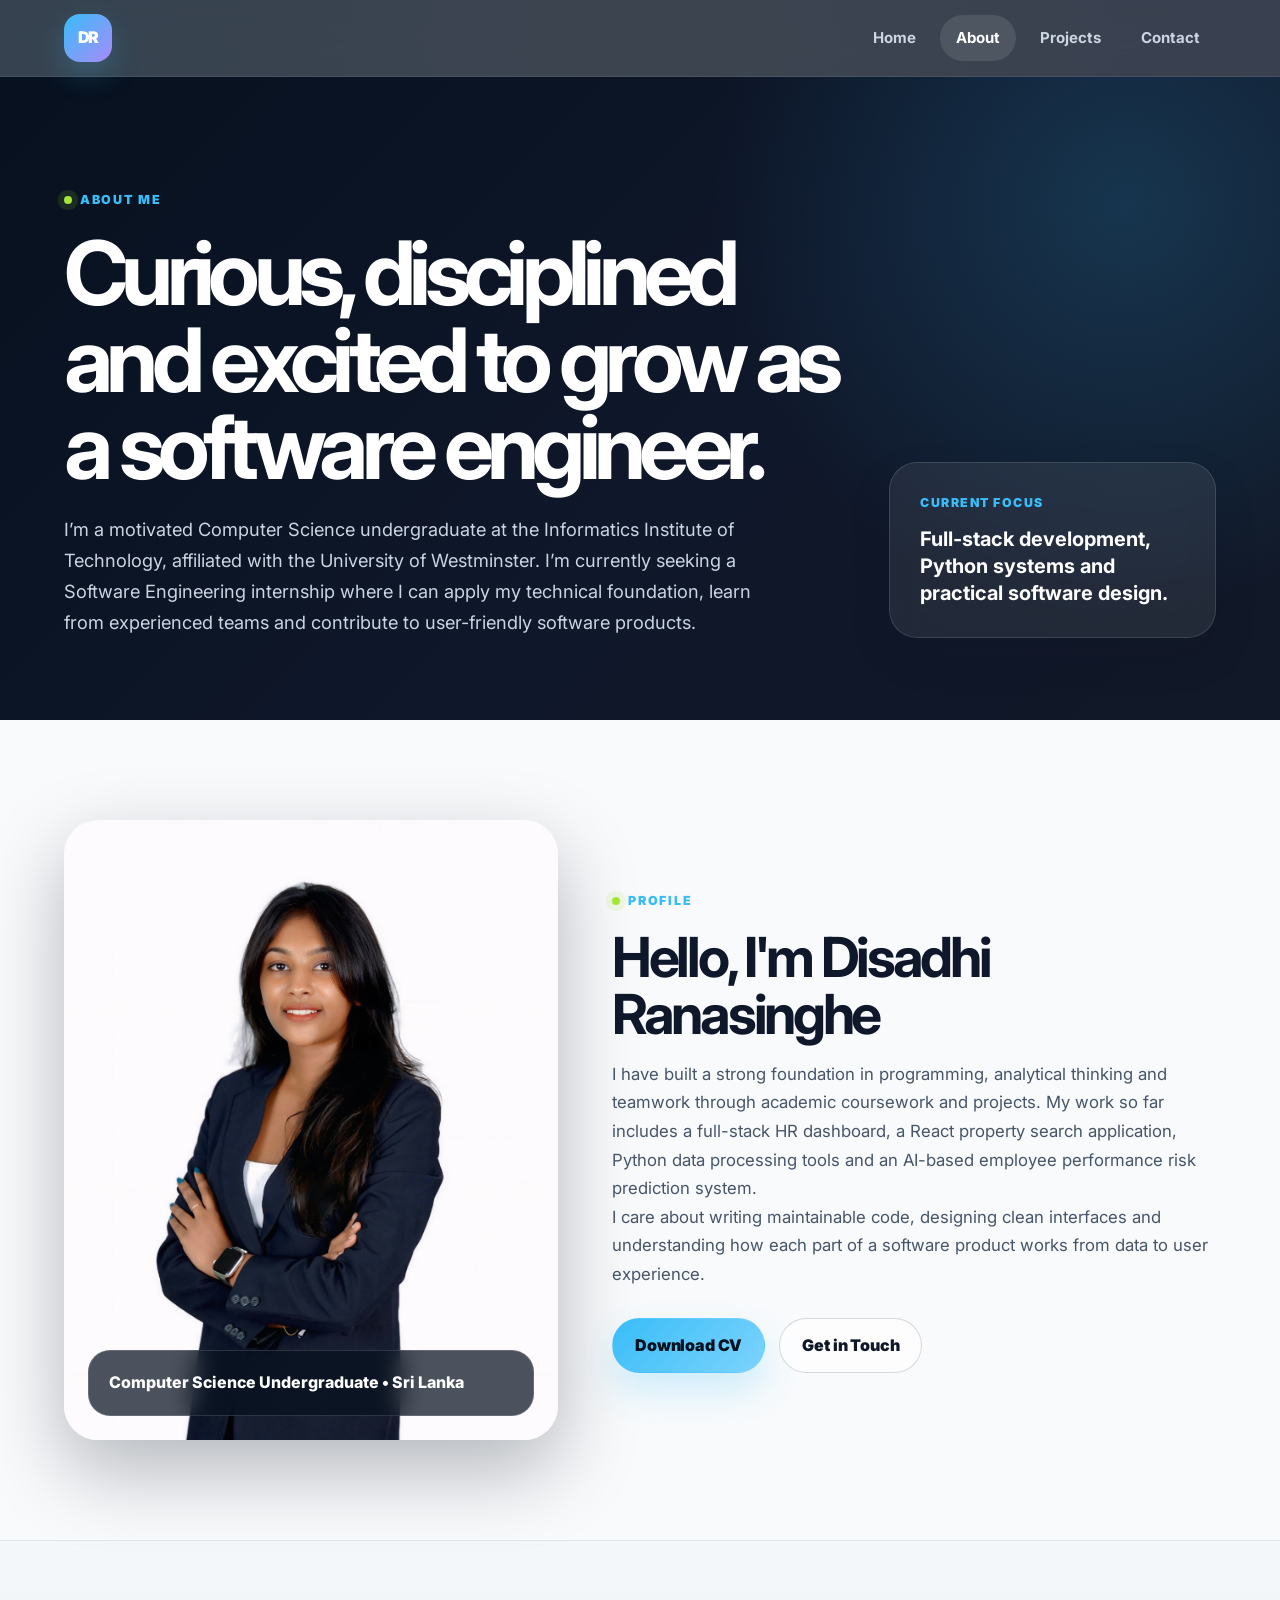
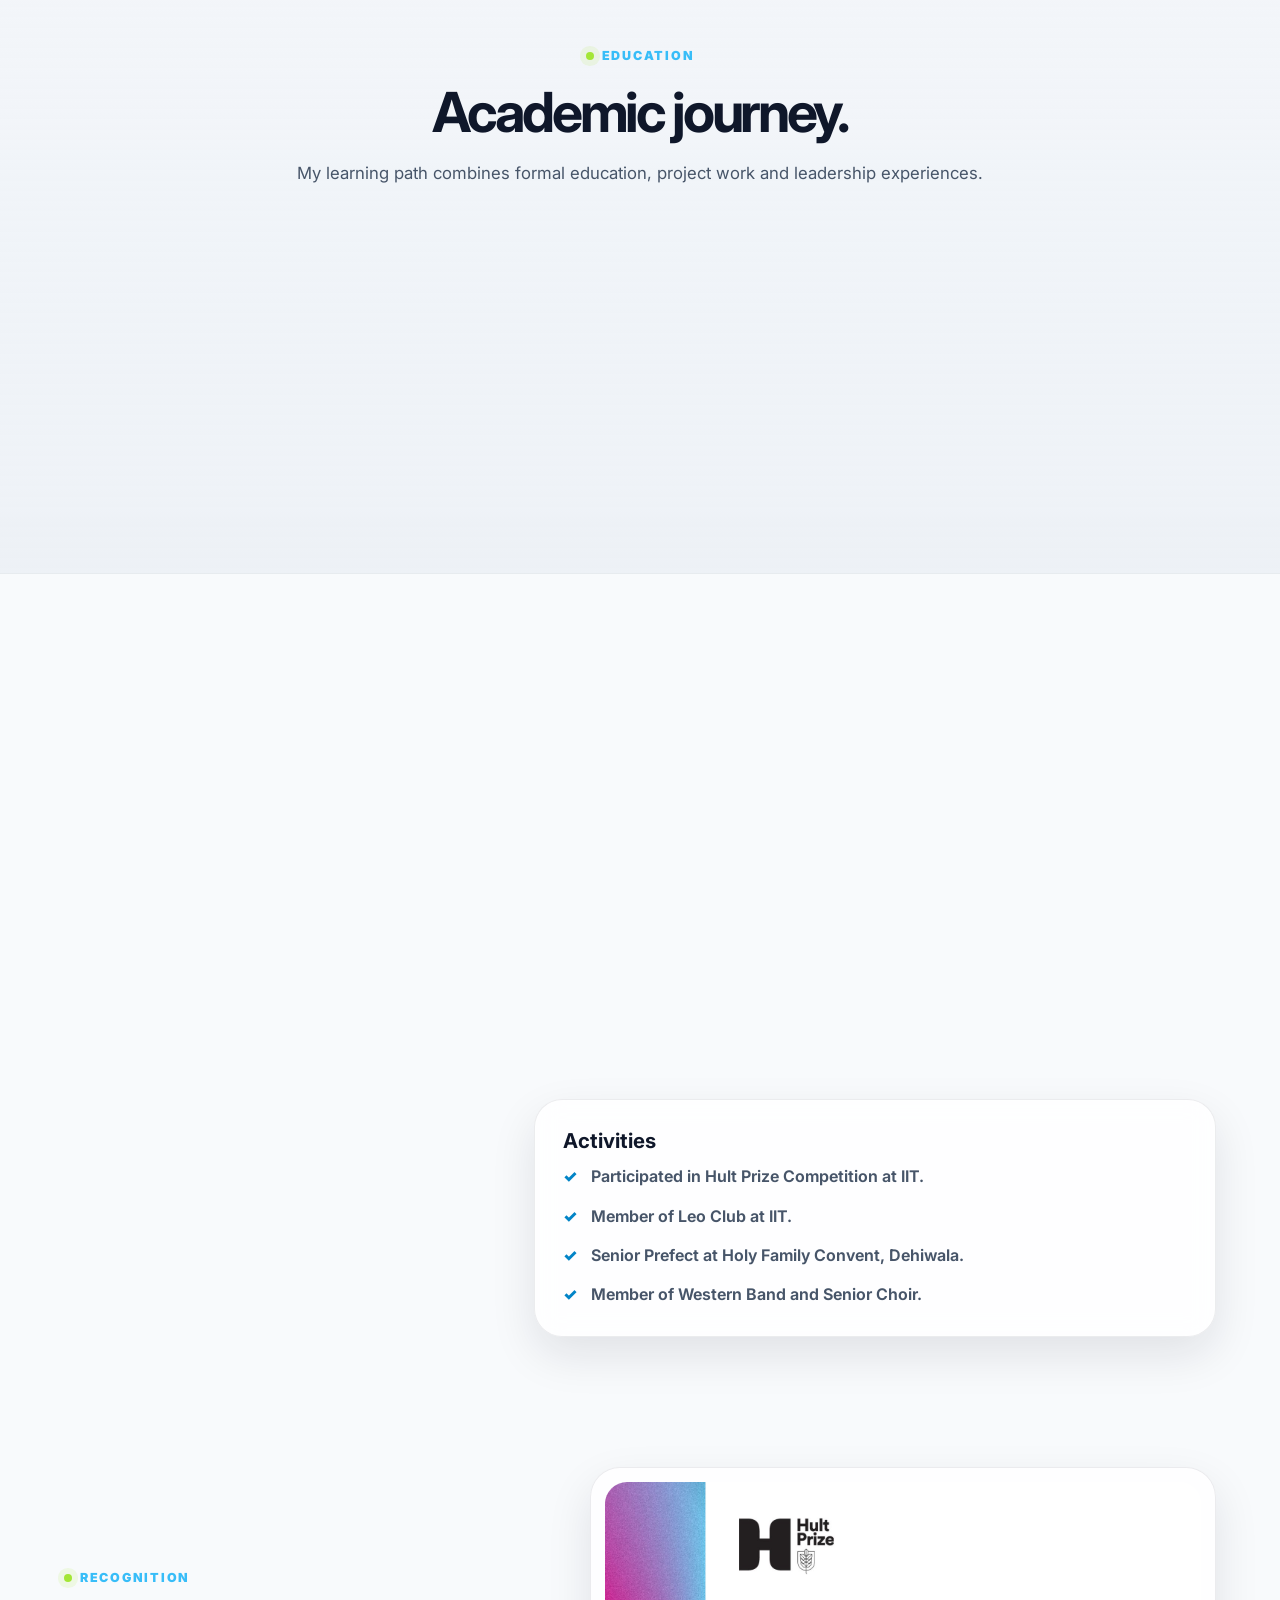
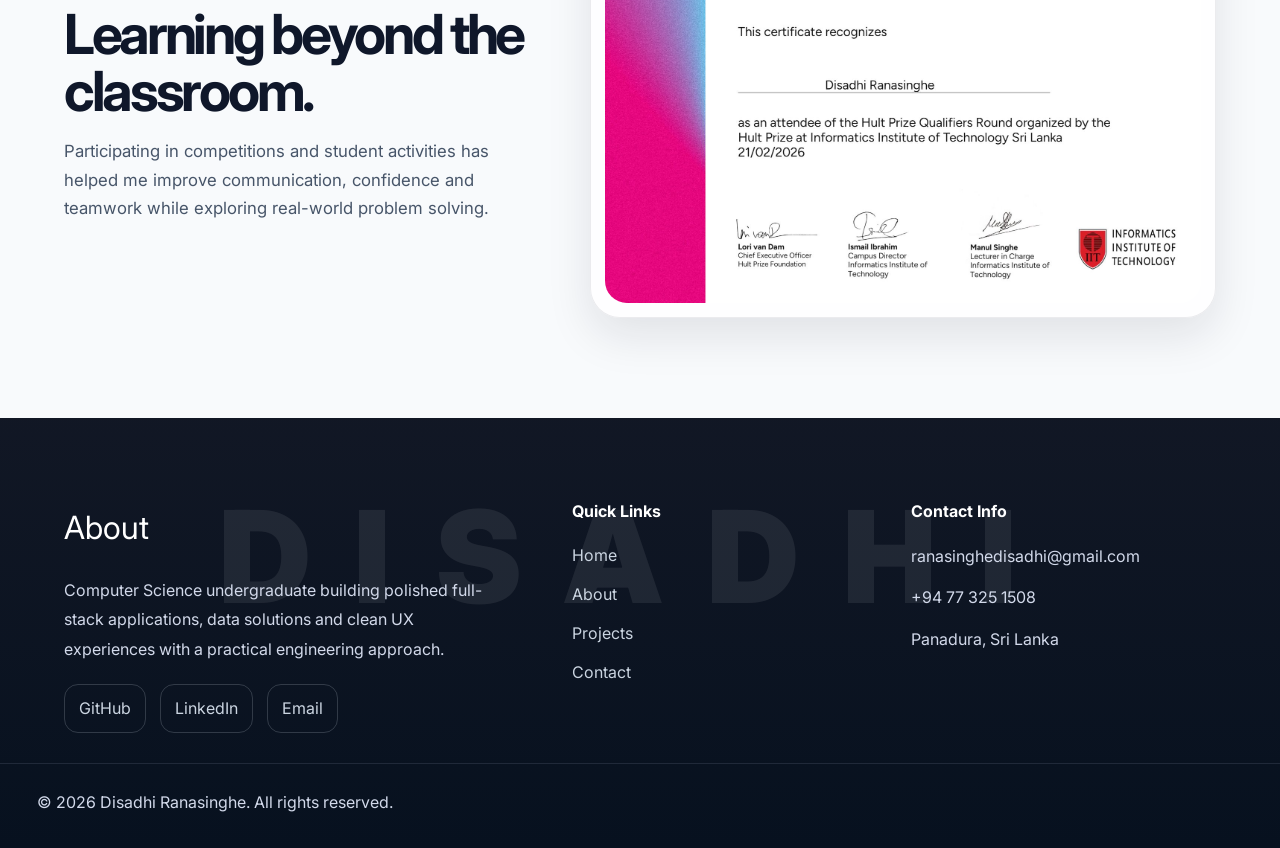
==== commit d3cd5a84: "Simplify logo in about.html Replaced logo image with text abbreviation 'DR' for simplicity." ====
--- a/about.html
+++ b/about.html
@@ -13,9 +13,7 @@
 <body>
   <header class="header">
     <div class="container nav-container">
-      <a href="index.html" class="logo" aria-label="Disadhi Ranasinghe home">
-        <img src="Images/DR_logo.jpeg" alt="Disadhi Ranasinghe logo" class="logo-img" style="border-radius: 8px;" />
-      </a>
+      <a href="index.html" class="logo" aria-label="Disadhi Ranasinghe home">DR</a>
       <button class="nav-toggle" type="button" aria-label="Open navigation" aria-expanded="false"><span></span><span></span><span></span></button>
       <nav class="nav" aria-label="Main navigation">
         <a href="index.html">Home</a>
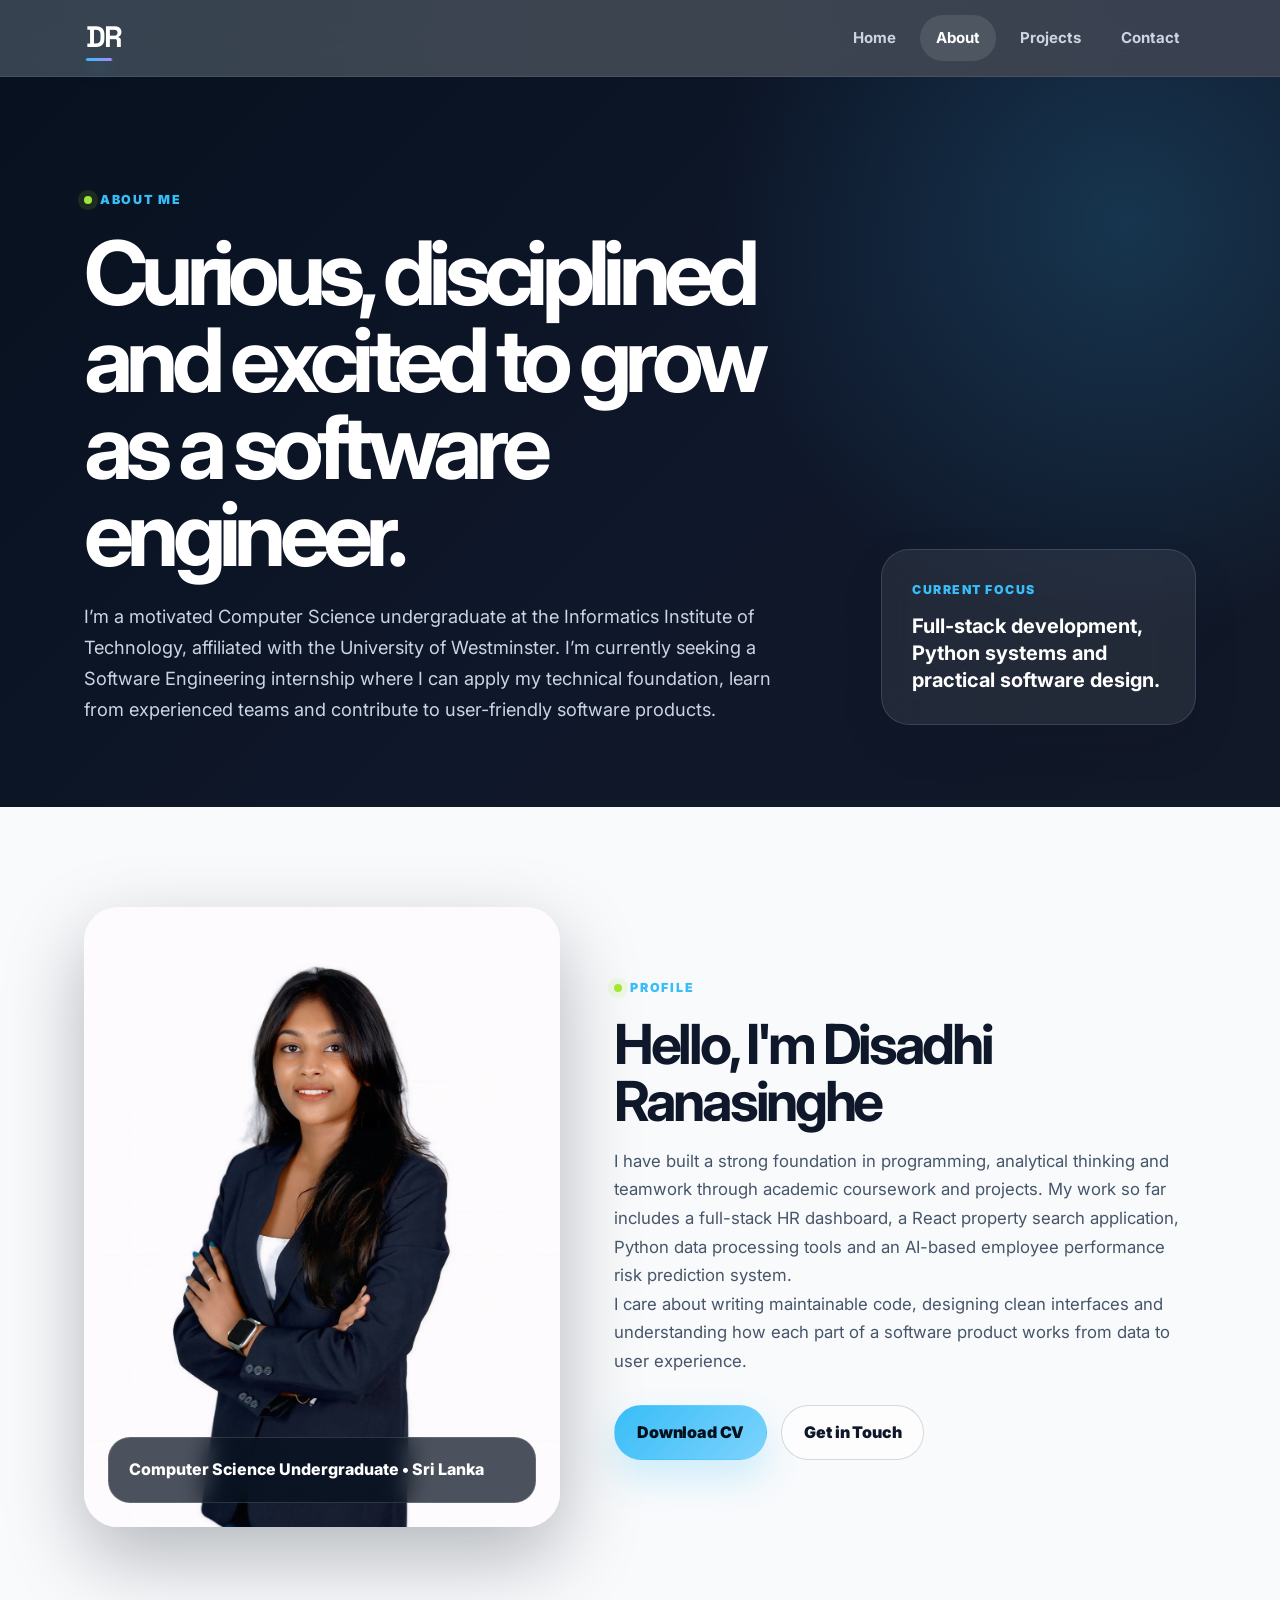
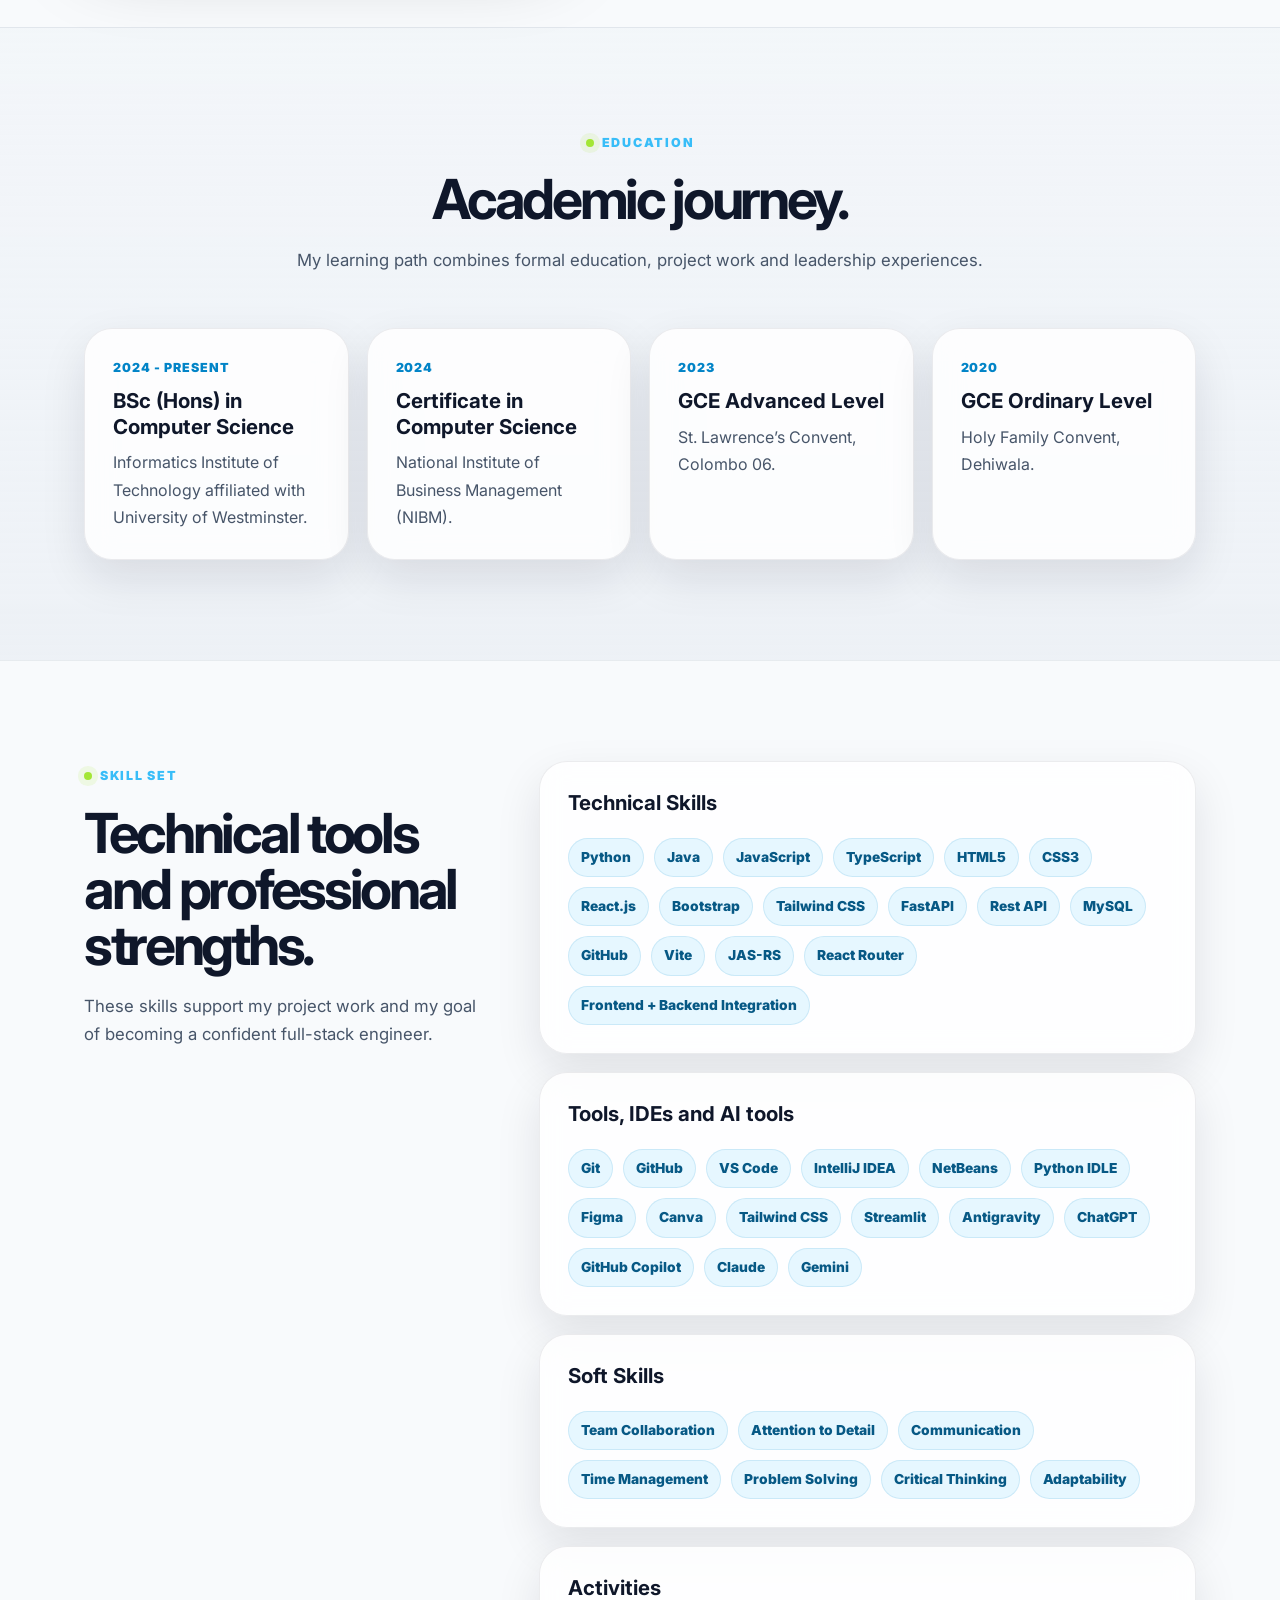
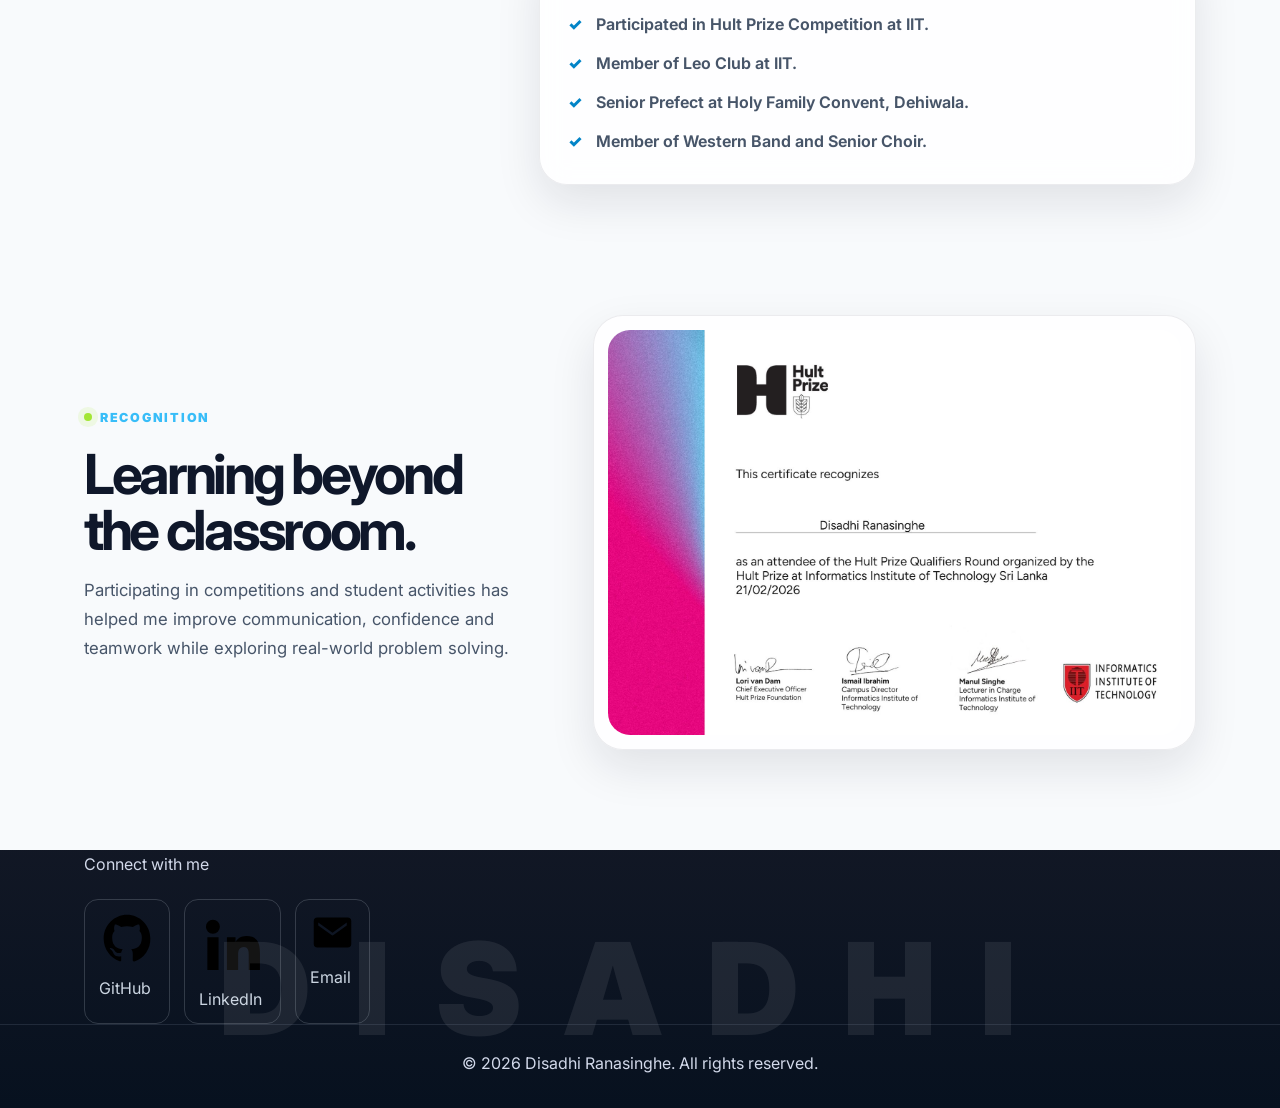
==== commit ad9c3749: "Update skills and footer section in about.html" ====
--- a/about.html
+++ b/about.html
@@ -102,13 +102,20 @@
           <div class="skill-panel reveal">
             <h3>Technical Skills</h3>
             <div class="pill-row">
-              <span>Python</span><span>Java</span><span>JavaScript</span><span>TypeScript</span><span>HTML5</span><span>CSS3</span><span>React.js</span><span>Bootstrap</span><span>Tailwind CSS</span><span>FastAPI</span><span>MySQL</span><span>GitHub</span><span>Vite</span>
+              <span>Python</span><span>Java</span><span>JavaScript</span><span>TypeScript</span><span>HTML5</span><span>CSS3</span><span>React.js</span><span>Bootstrap</span><span>Tailwind CSS</span><span>FastAPI</span><span>Rest API</span><span>MySQL</span><span>GitHub</span><span>Vite</span><span>JAS-RS</span><span>React Router</span><span>Frontend + Backend Integration</span>
+            </div>
+          </div>
+          <div class="skill-panels">
+          <div class="skill-panel reveal">
+            <h3>Tools, IDEs and AI tools</h3>
+            <div class="pill-row">
+              <span>Git</span><span>GitHub</span><span>VS Code</span><span>IntelliJ IDEA</span><span>NetBeans</span><span>Python IDLE</span><span>Figma</span><span>Canva</span><span>Tailwind CSS</span><span>Streamlit</span><span>Antigravity</span><span>ChatGPT</span><span>GitHub Copilot</span><span>Claude</span><span>Gemini</span>
             </div>
           </div>
           <div class="skill-panel reveal delay-1">
             <h3>Soft Skills</h3>
             <div class="pill-row">
-              <span>Team Collaboration</span><span>Communication</span><span>Time Management</span><span>Problem Solving</span><span>Critical Thinking</span><span>Adaptability</span>
+              <span>Team Collaboration</span><span>Attention to Detail</span><span>Communication</span><span>Time Management</span><span>Problem Solving</span><span>Critical Thinking</span><span>Adaptability</span>
             </div>
           </div>
           <div class="skill-panel reveal delay-2">
@@ -139,30 +146,21 @@
   </main>
 
   <footer class="footer">
-    <div class="container footer-grid">
-      <div class="footer-brand">
-        <p class="footer-brand-title">About</p>
-        <p>Computer Science undergraduate building polished full-stack applications, data solutions and clean UX experiences with a practical engineering approach.</p>
-        <div class="footer-social">
-          <a href="https://github.com/disdyy" target="_blank" rel="noopener">GitHub</a>
-          <a href="https://www.linkedin.com/in/disadhi-ranasinghe-a74734332/" target="_blank" rel="noopener">LinkedIn</a>
-          <a href="mailto:ranasinghedisadhi@gmail.com">Email</a>
-        </div>
-      </div>
-      <div class="footer-links-group">
-        <h4>Quick Links</h4>
-        <ul class="footer-links">
-          <li><a href="index.html">Home</a></li>
-          <li><a href="about.html">About</a></li>
-          <li><a href="blog.html">Projects</a></li>
-          <li><a href="contact.html">Contact</a></li>
-        </ul>
-      </div>
-      <div class="footer-contact">
-        <h4>Contact Info</h4>
-        <p>ranasinghedisadhi@gmail.com</p>
-        <p>+94 77 325 1508</p>
-        <p>Panadura, Sri Lanka</p>
+    <div class="container footer-social-only">
+      <p class="footer-social-title">Connect with me</p>
+      <div class="footer-social" aria-label="Social media links">
+        <a href="https://github.com/disdyy" target="_blank" rel="noopener" aria-label="GitHub">
+          <svg viewBox="0 0 24 24" aria-hidden="true"><path d="M12 2C6.48 2 2 6.58 2 12.26c0 4.53 2.87 8.37 6.84 9.73.5.1.68-.22.68-.49 0-.24-.01-.88-.01-1.73-2.78.62-3.37-1.37-3.37-1.37-.45-1.18-1.11-1.49-1.11-1.49-.91-.64.07-.63.07-.63 1 .07 1.53 1.06 1.53 1.06.9 1.57 2.36 1.12 2.93.86.09-.67.35-1.12.63-1.38-2.22-.26-4.56-1.14-4.56-5.07 0-1.12.39-2.04 1.03-2.76-.1-.26-.45-1.31.1-2.72 0 0 .84-.28 2.75 1.05A9.3 9.3 0 0 1 12 6.98c.85 0 1.7.12 2.5.34 1.9-1.33 2.74-1.05 2.74-1.05.55 1.41.2 2.46.1 2.72.64.72 1.03 1.64 1.03 2.76 0 3.94-2.34 4.81-4.57 5.07.36.32.68.95.68 1.92 0 1.38-.01 2.5-.01 2.84 0 .27.18.59.69.49A10.08 10.08 0 0 0 22 12.26C22 6.58 17.52 2 12 2Z"/></svg>
+          <span>GitHub</span>
+        </a>
+        <a href="https://www.linkedin.com/in/disadhi-ranasinghe-a74734332/" target="_blank" rel="noopener" aria-label="LinkedIn">
+          <svg viewBox="0 0 24 24" aria-hidden="true"><path d="M4.98 3.5a2.5 2.5 0 1 1 0 5 2.5 2.5 0 0 1 0-5ZM3 9.8h4v11.7H3V9.8Zm6.24 0h3.84v1.6h.05c.54-1.02 1.86-2.1 3.83-2.1 4.1 0 4.86 2.7 4.86 6.21v5.99h-4v-5.31c0-1.27-.02-2.9-1.77-2.9-1.77 0-2.04 1.38-2.04 2.8v5.41h-4V9.8Z"/></svg>
+          <span>LinkedIn</span>
+        </a>
+        <a href="mailto:ranasinghedisadhi@gmail.com" aria-label="Email">
+          <svg viewBox="0 0 24 24" aria-hidden="true"><path d="M20 4H4a2 2 0 0 0-2 2v12a2 2 0 0 0 2 2h16a2 2 0 0 0 2-2V6a2 2 0 0 0-2-2Zm-.4 4.25-7.07 5.1a.9.9 0 0 1-1.06 0L4.4 8.25V6.7l7.6 5.47 7.6-5.47v1.55Z"/></svg>
+          <span>Email</span>
+        </a>
       </div>
     </div>
     <div class="footer-bottom"><p>&copy; <span id="year"></span> Disadhi Ranasinghe. All rights reserved.</p></div>
--- a/style.css
+++ b/style.css
@@ -1,4 +1,4 @@
-@import url('https://fonts.googleapis.com/css2?family=Inter:wght@300;400;500;600;700;800;900&display=swap');
+@import url('https://fonts.googleapis.com/css2?family=Inter:wght@300;400;500;600;700;800;900&family=Space+Grotesk:wght@500;600;700&display=swap');
 
 :root {
   --bg: #07111f;
@@ -40,7 +40,7 @@
 a { text-decoration: none; color: inherit; }
 ul { list-style: none; }
 button, input, textarea { font: inherit; }
-.container { width: min(1160px, 90%); margin: 0 auto; }
+.container { width: min(1160px, 90%); max-width: 1160px; margin: 0 auto; padding-inline: 20px; }
 .section { padding: 100px 0; }
 .compact-section { padding: 34px 0 76px; }
 .top-space { margin-top: 26px; }
@@ -61,7 +61,57 @@
   justify-content: space-between;
   gap: 24px;
 }
-.logo,
+.logo {
+  position: relative;
+  display: inline-flex;
+  align-items: center;
+  justify-content: center;
+  min-width: auto;
+  height: auto;
+  padding: 8px 2px;
+  background: transparent;
+  border: 0;
+  box-shadow: none;
+  color: var(--white);
+  font-family: 'Space Grotesk', 'Inter', sans-serif;
+  font-size: 1.85rem;
+  font-weight: 700;
+  line-height: 1;
+  letter-spacing: -0.055em;
+  text-transform: uppercase;
+}
+.logo::before {
+  content: "";
+  position: absolute;
+  inset: -8px -14px;
+  border-radius: 999px;
+  background: linear-gradient(135deg, rgba(56, 189, 248, 0.16), rgba(167, 139, 250, 0.12));
+  opacity: 0;
+  transform: scale(0.92);
+  transition: var(--transition);
+}
+.logo::after {
+  content: "";
+  position: absolute;
+  left: 2px;
+  right: 2px;
+  bottom: 0;
+  height: 3px;
+  border-radius: 999px;
+  background: linear-gradient(90deg, var(--primary), var(--accent));
+  box-shadow: 0 8px 20px rgba(56, 189, 248, 0.28);
+  transform: scaleX(0.72);
+  transform-origin: left;
+  transition: var(--transition);
+}
+.logo:hover::before,
+.logo:focus-visible::before {
+  opacity: 1;
+  transform: scale(1);
+}
+.logo:hover::after,
+.logo:focus-visible::after { transform: scaleX(1); }
+.logo:focus-visible { outline: none; }
 .footer-logo {
   width: 48px;
   height: 48px;
@@ -76,13 +126,6 @@
   box-shadow: 0 12px 30px rgba(56, 189, 248, 0.22);
   overflow: hidden;
 }
-.logo img,
-.footer-logo img {
-  width: 100%;
-  height: 100%;
-  object-fit: cover;
-}
-.logo span { opacity: 0.75; }
 .nav { display: flex; align-items: center; gap: 8px; }
 .nav a {
   color: #cbd5e1;
@@ -659,6 +702,7 @@
   box-shadow: 0 0 0 4px rgba(56, 189, 248, 0.14);
 }
 .contact-form button { margin-top: 12px; width: max-content; }
+.contact-form button:disabled { opacity: 0.7; cursor: not-allowed; }
 .form-note { color: var(--body); font-size: 0.92rem; }
 .professional-summary {
   max-width: 900px;
@@ -717,6 +761,7 @@
   text-align: center;
   border-top: 1px solid rgba(148, 163, 184, 0.16);
 }
+.footer-bottom p { max-width: none; margin: 0 auto; text-align: center; }
 @media (max-width: 920px) {
   .footer-grid { grid-template-columns: 1fr; }
 }
@@ -841,16 +886,23 @@
 }
 
 @media (max-width: 520px) {
+  .container { padding-inline: 16px; }
   .hero-buttons,
   .about-actions,
   .project-actions,
   .contact-actions { flex-direction: column; align-items: stretch; }
   .btn { width: 100%; }
+  .hero-home { padding: 68px 0 66px; }
+  .page-hero { padding: 64px 0 54px; }
+  .hero-grid, .page-hero-grid, .split-grid, .modern-about-grid, .skill-layout, .contact-grid { gap: 28px; }
   .profile-card { border-radius: 28px; padding: 12px; }
   .profile-card::before { display: none; }
   .profile-card img { height: 360px; border-radius: 22px; }
   .status-pill { top: 24px; left: 24px; }
   .about-image img { height: 430px; }
+  .about-image img,
+  .project-preview img,
+  .certificate-card img { max-height: 320px; height: auto; }
   .loader-box { padding: 30px 22px; }
   .section-heading h2,
   .about-text h2,
@@ -862,3 +914,20 @@
   .footer-social { width: 100%; justify-content: flex-start; }
   .footer-links { gap: 10px; }
 }
+
+@media (max-width: 440px) {
+  .section { padding: 48px 0; }
+  .compact-section { padding: 22px 0 42px; }
+  .hero-orb,
+  .hero-orb-one,
+  .hero-orb-two,
+  .profile-card::before { display: none; }
+  .hero-text h1,
+  .page-hero h1 { font-size: clamp(2rem, 10vw, 2.8rem); }
+  .lead { font-size: 0.98rem; }
+  .timeline { grid-template-columns: 1fr; }
+  .footer::before { font-size: 3rem; top: 10px; }
+  .footer-grid { gap: 18px; padding-top: 42px; }
+  .nav { inset: 76px 12px auto 12px; padding: 14px; }
+  .contact-strip-inner { flex-direction: column; gap: 18px; }
+}
